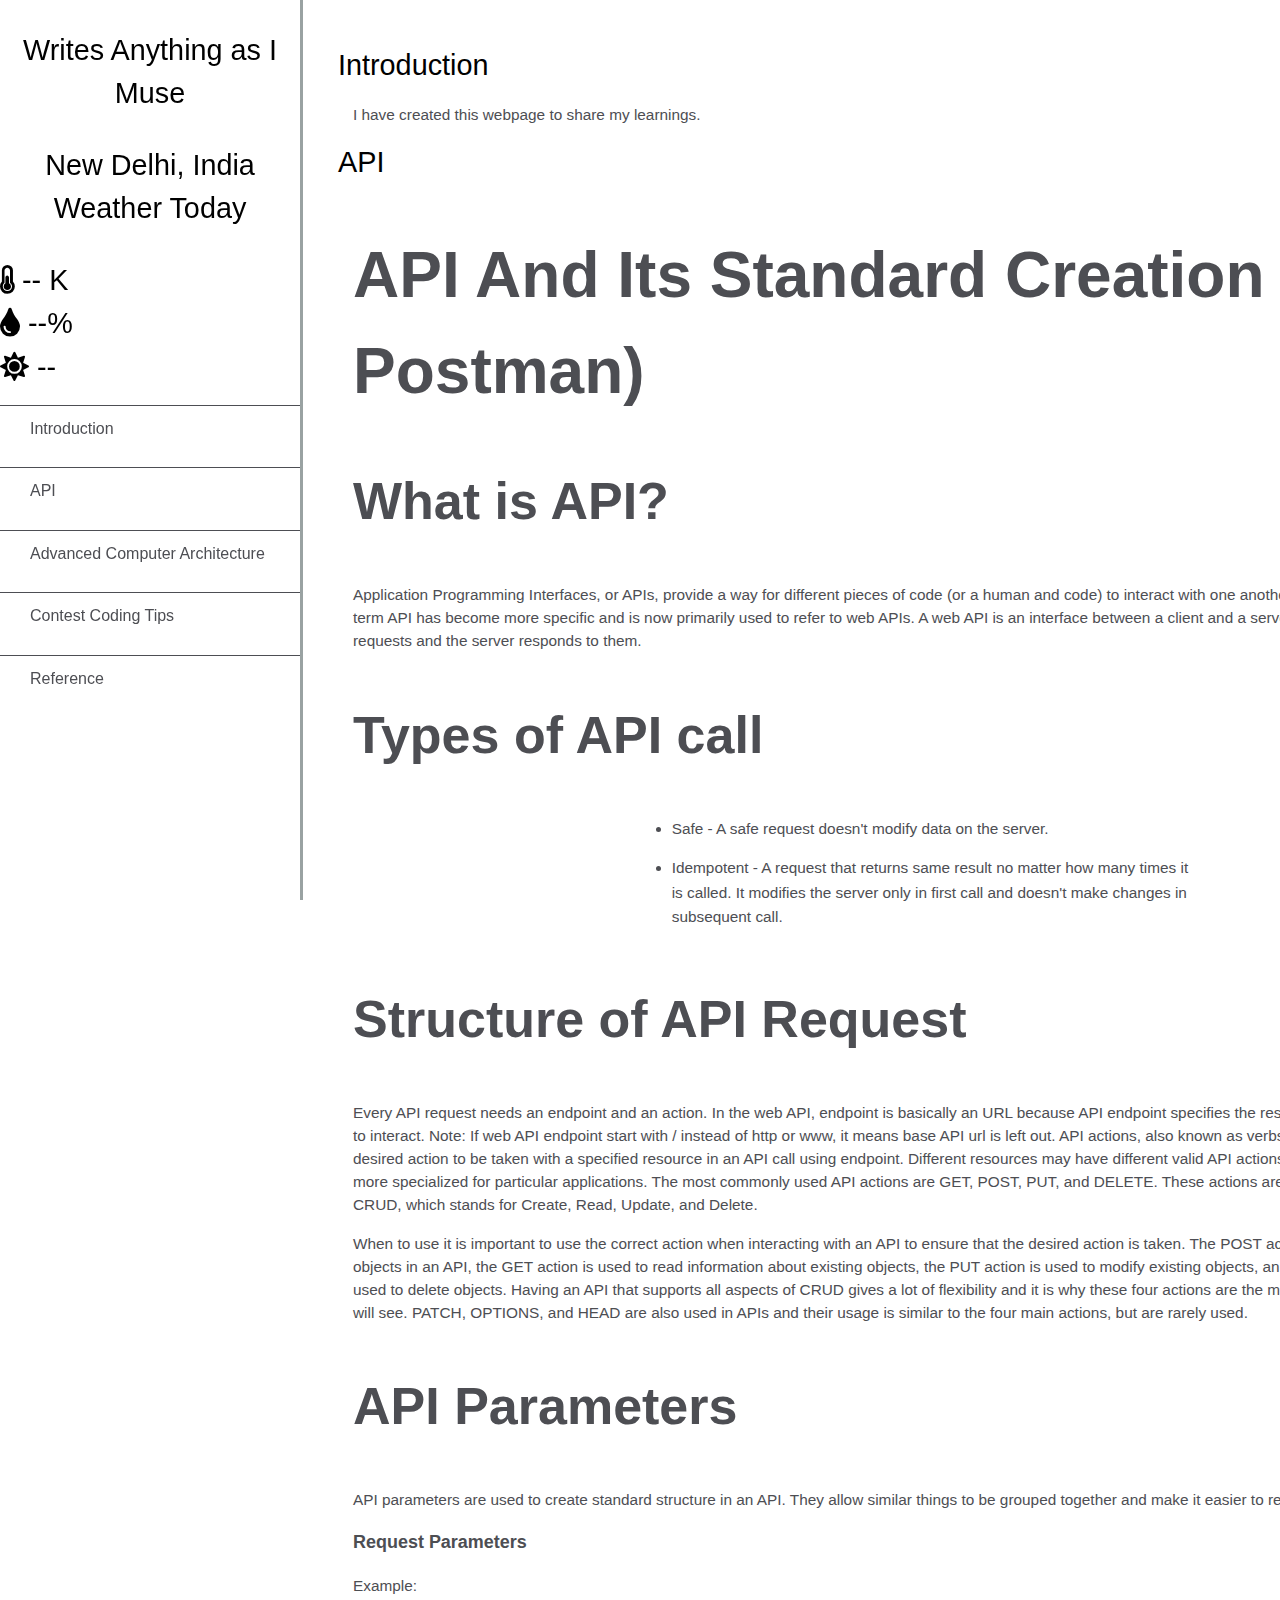
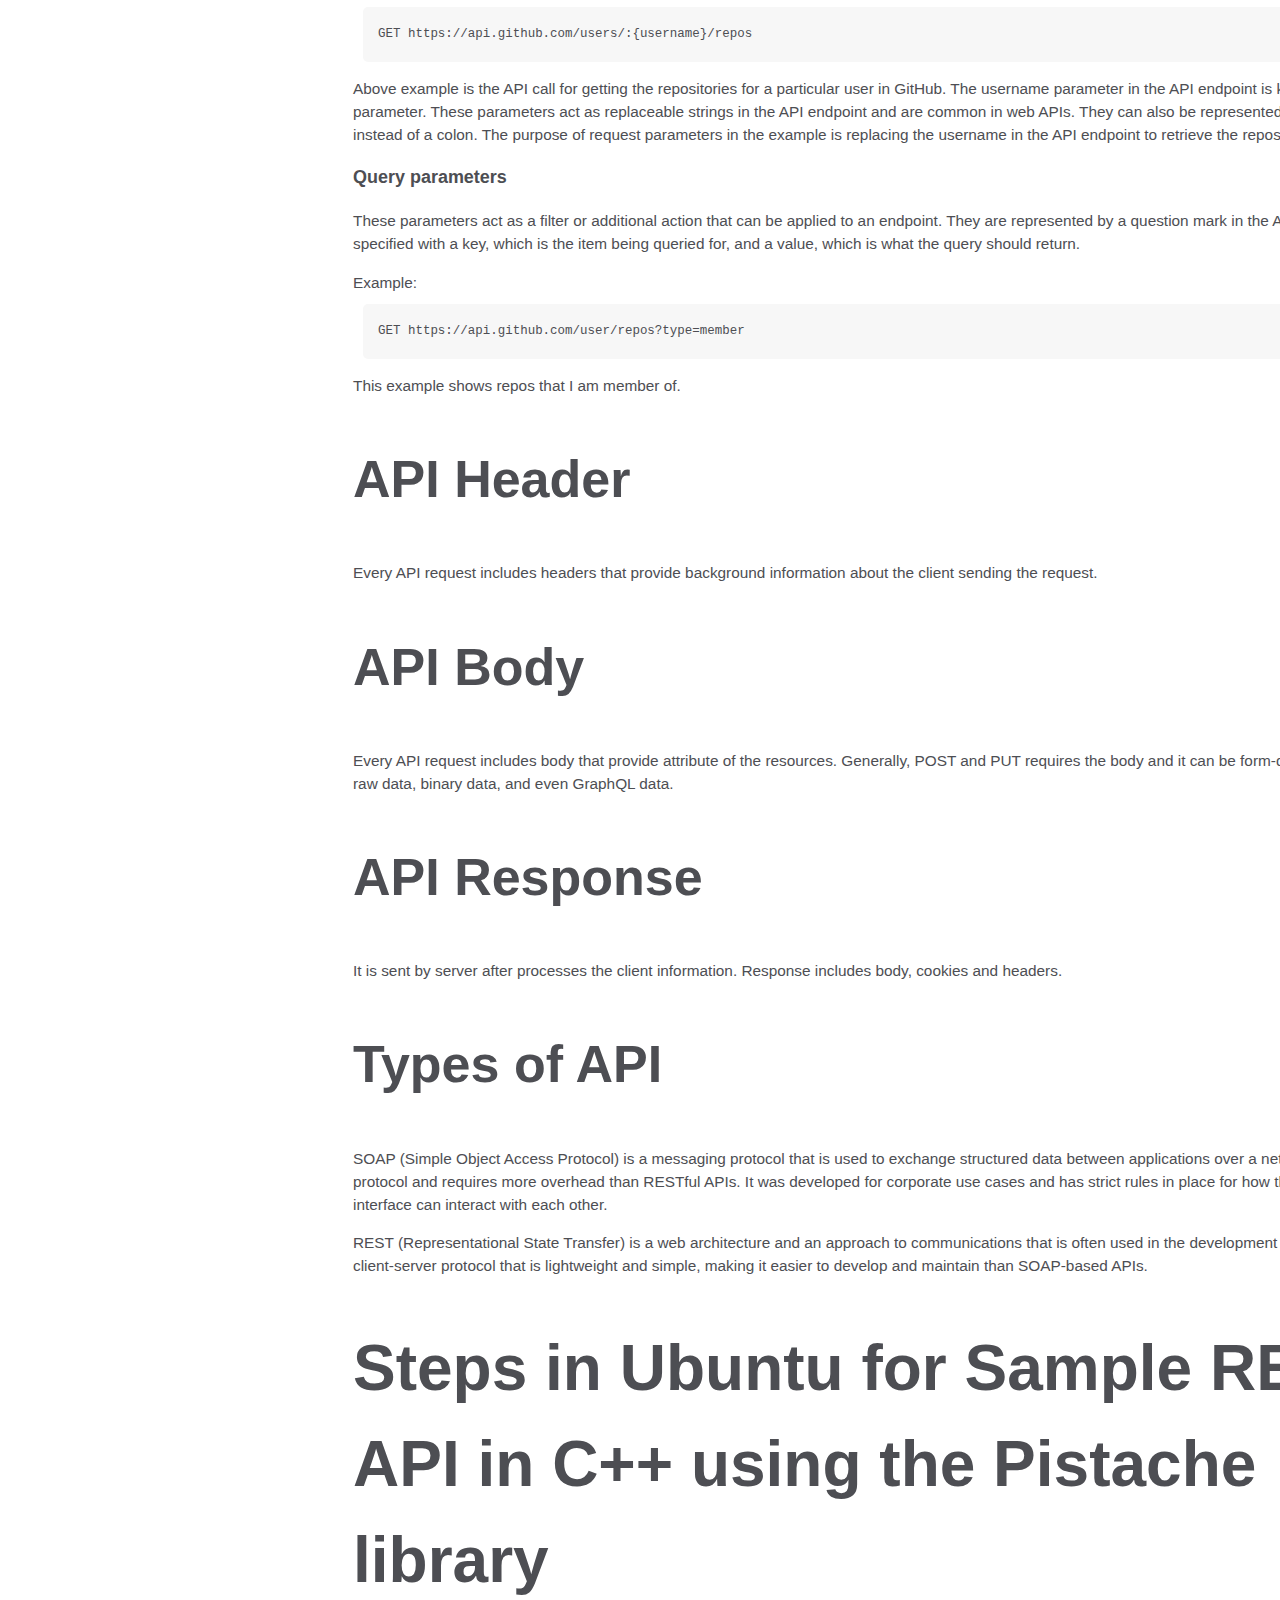
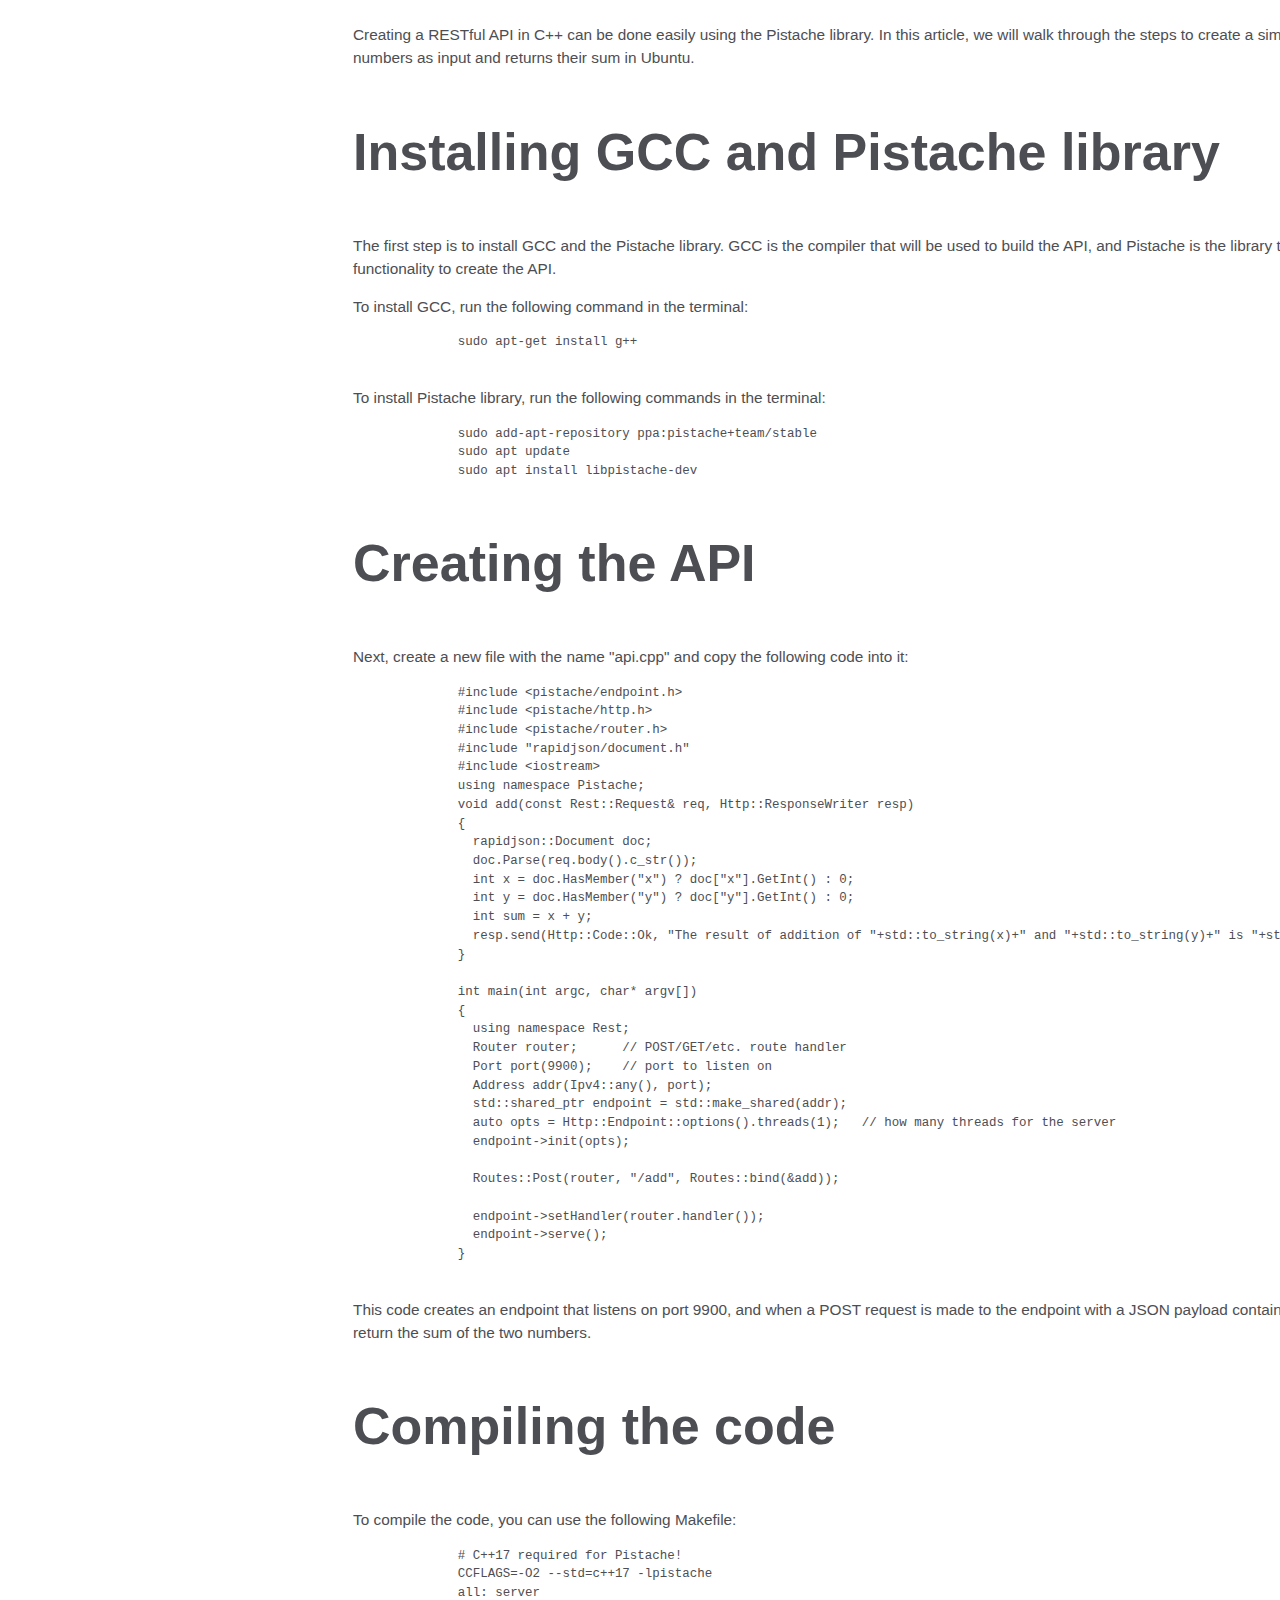
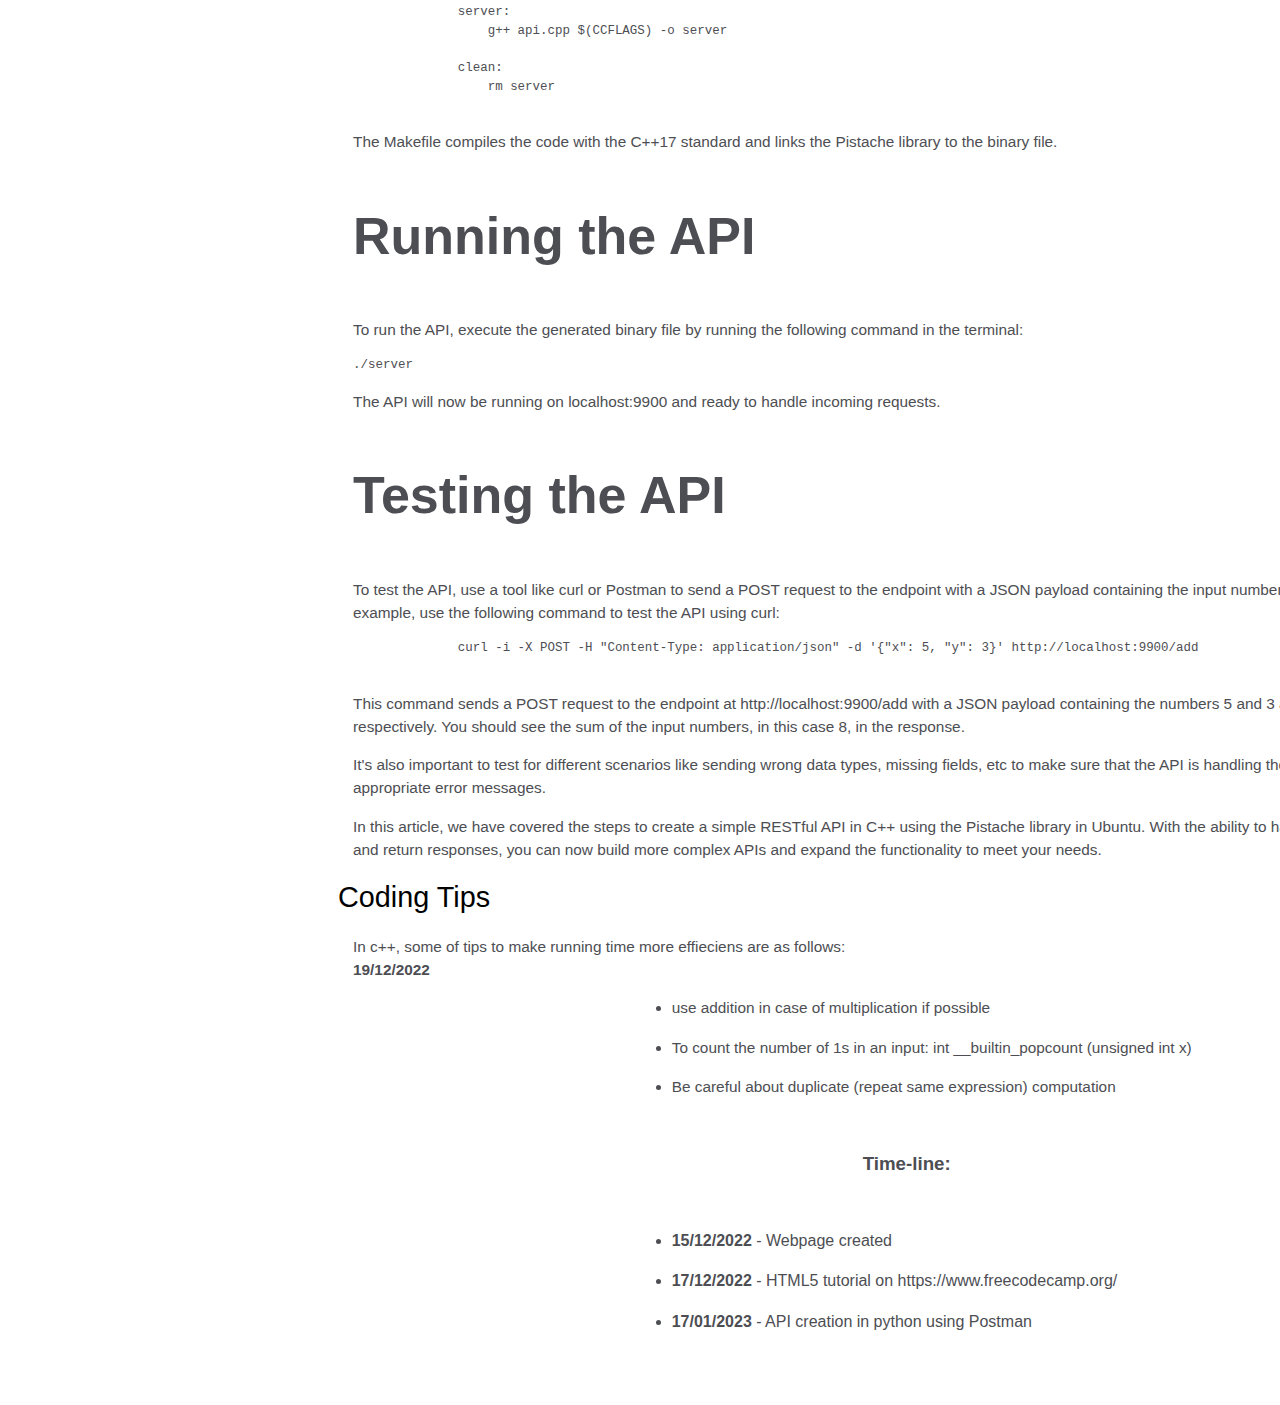
==== index.html @ a5a5b4ce "Update index.html" ====
<!DOCTYPE html>  

<html>  
   <head> 
      <meta charset = "utf-8"> 
      <title>AMAR AGNIHOTRI's Diary</title> 
      <link rel="stylesheet" href="styles.css">
      <link rel="stylesheet" href="https://cdnjs.cloudflare.com/ajax/libs/font-awesome/5.15.3/css/all.min.css">
      <script src="src/js/weather.js"></script>
   </head> 
  
   <body> 
      <main id="main-doc">
      <nav id="navbar">
      <header roll="banner">
         <p align="center">Writes Anything as I Muse</p>
         <p align="center">New Delhi, India <br> Weather Today</p>
           <div id="weather-info">
             <div id="temperature">
               <i class="fas fa-thermometer-half"></i>
               <span id="temp-value">--</span> K
             </div>
             <div id="humidity">
               <i class="fas fa-tint"></i>
               <span id="humidity-value">--</span>%
             </div>
             <div id="weather-description">
               <i class="fas fa-sun"></i>
               <span id="weather-desc-value">--</span>
             </div>
           </div>
         </header>
      <ul>
        <li><a class="nav-link" href="#Introduction">Introduction</a></li>
        <li><a href="#api">API</a></li>
        <li>
          <a class="nav-link" href="#Adv_Comp_Arch">Advanced Computer Architecture</a>
        </li>
        <li>
          <a class="nav-link" href="#Coding">Contest Coding Tips</a>
        </li>
        <li><a class="nav-link" href="#Reference">Reference</a></li>
      </ul>
    </nav>
      <article> 
         <section> 
            <p></p>
         </section> 
      </article> 
      <section class="main-section" id="Introduction">
        <header>Introduction</header>
        <article>
          <p>
            I have created this webpage to share my learnings.
          </p>
        </article>
      </section>
      <section class="main-section" id="API">
        <header>API</header>
        <article>
          <h1 id="api">API And Its Standard Creation (with Postman)</h1>
          <h2 id="what-is-api">What is API?</h2>
          <p>Application Programming Interfaces, or APIs, provide a way for different pieces of code (or a human and code) to
            interact with one another. In context of web, the term API has become more specific and is now primarily used to
            refer to web APIs. A web API is an interface between a client and a server, where the client sends requests and the
            server responds to them.</p>
          <h2 id="types-of-api-call">Types of API call</h2>
          <ul>
            <li>Safe - A safe request doesn't modify data on the server.</li>
            <li>Idempotent - A request that returns same result no matter how many times it is called. It modifies the server
              only in first call and doesn't make changes in subsequent call.</li>
          </ul>
          <h2 id="structure-of-api-request">Structure of API Request</h2>
          <p>Every API request needs an endpoint and an action. In the web API, endpoint is basically an URL because API
            endpoint specifies the resource that server is going to interact. Note: If web API endpoint start with / instead of http or
            www, it means base API url is left out. API actions, also known as verbs, are used to specify the desired action
            to be taken with a specified resource in an API call using endpoint. Different resources may have different valid API
            actions, and some actions are more specialized for particular applications. The most commonly used API actions are
            GET, POST, PUT, and DELETE. These actions are sometimes referred to as CRUD, which stands for Create, Read,
            Update, and Delete.</p>
          <p>When to use it is important to use the correct action when interacting with an API to ensure that the desired
            action
            is taken. The POST action is used to create new objects in an API, the GET action is used to read information
            about
            existing objects, the PUT action is used to modify existing objects, and the DELETE action is used to delete
            objects.
            Having an API that supports all aspects of CRUD gives a lot of flexibility and it is why these four actions are
            the
            most common ones that you will see. PATCH, OPTIONS, and HEAD are also used in APIs and their usage is similar to
            the
            four main actions, but are rarely used.</p>
      
          <h2 id="api-parameters">API Parameters</h2>
          <p>API parameters are used to create standard structure in an API. They allow similar things to be grouped together
            and
            make it easier to retrieve specific information.</p>
          <h3 id="request-parameters">Request Parameters</h3>
          <p>Example: <code>GET https://api.github.com/users/:{username}/repos</code></p>
          <p>Above example is the API call for getting the repositories for a particular user in GitHub. The username
            parameter in
            the API endpoint is known as a request parameter. These parameters act as replaceable strings in the API endpoint
            and
            are common in web APIs. They can also be represented using curly braces instead of a colon. The purpose of request
            parameters in the example is replacing the username in the API endpoint to retrieve the repositories of different
            users.</p>
          <h3 id="query-parameters">Query parameters</h3>
          <p>These parameters act as a filter or additional action that can be applied to an endpoint. They are represented by
            a
            question mark in the API endpoint and are specified with a key, which is the item being queried for, and a value,
            which is what the query should return.</p>
          <p>Example: <code>GET https://api.github.com/user/repos?type=member</code>
          <p>This example shows repos that I am member of.</p>
          <h2 id="api-header">API Header</h2>
          <p>Every API request includes headers that provide background information about the client sending the request.</p>
          <h2 id="api-body">API Body</h2>
          <p>Every API request includes body that provide attribute of the resources. Generally, POST and PUT requires the
            body
            and it can be form-data, encoded form data, raw data, binary data, and even GraphQL data.</p>
          <h2 id="api-response">API Response</h2>
          <p>It is sent by server after processes the client information. Response includes body, cookies and headers.</p>
          <h2 id="types-of-api">Types of API</h2>
          <p>SOAP (Simple Object Access Protocol) is a messaging protocol that is used to exchange structured data between
            applications over a network. It is an XML-based protocol and requires more overhead than RESTful APIs. It was
            developed for corporate use cases and has strict rules in place for how the two sides of the interface can
            interact
            with each other.</p>
          <p>REST (Representational State Transfer) is a web architecture and an approach to communications that is often used
            in
            the development of web services. It is a client-server protocol that is lightweight and simple, making it easier
            to
            develop and maintain than SOAP-based APIs.</p>
            <h1>Steps in Ubuntu for Sample RESTful API in C++ using the Pistache library</h1>
            <p>Creating a RESTful API in C++ can be done easily using the Pistache library. In this article, we will walk through
              the steps to create a simple API that takes in two numbers as input and returns their sum in Ubuntu.</p>
            <h2>Installing GCC and Pistache library</h2>
            <p>The first step is to install GCC and the Pistache library. GCC is the compiler that will be used to build the API,
              and Pistache is the library that provides the functionality to create the API.</p>
            <p>To install GCC, run the following command in the terminal:</p>
            <pre>
              sudo apt-get install g++
            </pre>
            <p>To install Pistache library, run the following commands in the terminal:</p>
            <pre>
              sudo add-apt-repository ppa:pistache+team/stable
              sudo apt update
              sudo apt install libpistache-dev</pre>
            <h2>Creating the API</h2>
            <p>Next, create a new file with the name "api.cpp" and copy the following code into it:</p>
            <pre>
              #include &lt;pistache/endpoint.h&gt;
              #include &lt;pistache/http.h&gt;
              #include &lt;pistache/router.h&gt;
              #include "rapidjson/document.h"
              #include &lt;iostream&gt;
              using namespace Pistache;
              void add(const Rest::Request& req, Http::ResponseWriter resp)
              {
                rapidjson::Document doc;
                doc.Parse(req.body().c_str());
                int x = doc.HasMember("x") ? doc["x"].GetInt() : 0;
                int y = doc.HasMember("y") ? doc["y"].GetInt() : 0;
                int sum = x + y;
                resp.send(Http::Code::Ok, "The result of addition of "+std::to_string(x)+" and "+std::to_string(y)+" is "+std::to_string(sum)+"\n");
              }
              
              int main(int argc, char* argv[])
              {
                using namespace Rest;
                Router router;      // POST/GET/etc. route handler
                Port port(9900);    // port to listen on
                Address addr(Ipv4::any(), port);
                std::shared_ptr<Http::Endpoint> endpoint = std::make_shared<Http::Endpoint>(addr);
                auto opts = Http::Endpoint::options().threads(1);   // how many threads for the server
                endpoint->init(opts);
              
                Routes::Post(router, "/add", Routes::bind(&add));
              
                endpoint->setHandler(router.handler());
                endpoint->serve();
              }
            </pre>
            <p>This code creates an endpoint that listens on port 9900, and when a POST request is made to the endpoint with a JSON
              payload containing "x" and "y" fields, it will return the sum of the two numbers.</p>
            <h2>Compiling the code</h2>
            <p>To compile the code, you can use the following Makefile:</p>
            <pre>
              # C++17 required for Pistache!
              CCFLAGS=-O2 --std=c++17 -lpistache
              all: server
              server:
                  g++ api.cpp $(CCFLAGS) -o server
                
              clean:
                  rm server
            </pre>
            
            <p>The Makefile compiles the code with the C++17 standard and links the Pistache library to the binary file.</p>
            <h2>Running the API</h2>
            <p>To run the API, execute the generated binary file by running the following command in the terminal:</p>
            <pre>./server</pre>
            <p>The API will now be running on localhost:9900 and ready to handle incoming requests.</p>
            <h2>Testing the API</h2>
            <p>To test the API, use a tool like curl or Postman to send a POST request to the endpoint with a JSON payload
              containing the input numbers as "x" and "y" fields. For example, use the following command to test the API using curl:
            </p>
            <pre>
              curl -i -X POST -H "Content-Type: application/json" -d '{"x": 5, "y": 3}' http://localhost:9900/add
            </pre>
            <p>This command sends a POST request to the endpoint at http://localhost:9900/add with a JSON payload containing the
              numbers 5 and 3 as the "x" and "y" fields respectively. You should see the sum of the input numbers, in this case 8,
              in the response.</p>
            <p>It's also important to test for different scenarios like sending wrong data types, missing fields, etc to make sure
              that the API is handling these cases and returning appropriate error messages.</p>
            <p>In this article, we have covered the steps to create a simple RESTful API in C++ using the Pistache library in
              Ubuntu. With the ability to handle incoming requests and return responses, you can now build more complex APIs and
              expand the functionality to meet your needs.</p>
        </article>
      </section>
      <section class="main-section" id="Coding">
        <header>Coding Tips</header>
        <article>
          <p>
            In c++, some of tips to make running time more effieciens are as follows:<br>
            <strong>19/12/2022</strong>
            <ul>
            <li>use addition in case of multiplication if possible</li>
            <li>To count the number of 1s in an input: int __builtin_popcount (unsigned int x)</li>
            <li>Be careful about duplicate (repeat same expression) computation</li>
            
            </ul>
             
          </p>
        </article>
      </section>
      <section id="tribute-info">
        <h3 id="headline">Time-line:</h3>
        <ul>
          <li><strong>15/12/2022</strong> - Webpage created</li>
          <li>
            <strong>17/12/2022</strong> - HTML5 tutorial on https://www.freecodecamp.org/
          </li>
          <li>
            <strong>17/01/2023</strong> - API creation in python using Postman
          </li>
        </ul>
        <blockquote cite="">
          <p>
          </p>
          <cite></cite>
        </blockquote>
        <h3>
          <!--If you have time, you should read more about this incredible human
          being on his
          <a id="tribute-link" href="https://en.wikipedia.org/wiki/Norman_Borlaug" target="_blank">Wikipedia entry</a>.-->
        </h3>
      </section>
      
      <aside> 
         <p></p> 
      </aside> 
   
      <footer> 
         <p></p> 
      </footer> 
    </main>
   </body> 
</html>
---- styles.css ----
html,
body {
  min-width: 290px;
  color: #4d4e53;
  background-color: #ffffff;
  font-family: 'Open Sans', Arial, sans-serif;
  line-height: 1.5;
  font-size:10 px;
}

#navbar {
  position: fixed;
  min-width: 290px;
  top: 0px;
  left: 0px;
  width: 300px;
  height: 100%;
  border-right: solid;
  border-color: rgba(0, 22, 22, 0.4);
}

header {
  color: black;
  margin: 10px;
  text-align: center;
  font-size: 1.8em;
  font-weight: thin;
}

#main-doc header {
  text-align: left;
  margin: 0px;
}

#navbar ul {
  height: 88%;
  padding: 0;
  overflow-y: auto;
  overflow-x: hidden;
}

#navbar li {
  color: #4d4e53;
  border-top: 1px solid;
  list-style: none;
  position: relative;
  width: 100%;
}

#navbar a {
  display: block;
  padding: 10px 30px;
  color: #4d4e53;
  text-decoration: none;
  cursor: pointer;
}

#main-doc {
  position: absolute;
  margin-left: 310px;
  padding: 20px;
  margin-bottom: 110px;
}

section article {
  color: #4d4e53;
  margin: 15px;
  font-size: 0.96em;
}

section li {
  margin: 15px 0px 0px 20px;
}

code {
  display: block;
  text-align: left;
  white-space: pre-line;
  position: relative;
  word-break: normal;
  word-wrap: normal;
  line-height: 2;
  background-color: #f7f7f7;
  padding: 15px;
  margin: 10px;
  border-radius: 5px;
}

@media only screen and (max-width: 815px) {
  /* For mobile phones: */
  #navbar ul {
    border: 1px solid;
    height: 207px;
  }

  #navbar {
    background-color: white;
    position: absolute;
    top: 0;
    padding: 0;
    margin: 0;
    width: 100%;
    max-height: 275px;
    border: none;
    z-index: 1;
    border-bottom: 2px solid;
  }

  #main-doc {
    position: relative;
    margin-left: 0px;
    margin-top: 270px;
  }
}

@media only screen and (max-width: 400px) {
  #main-doc {
    margin-left: -10px;
  }

  code {
    margin-left: -20px;
    width: 100%;
    padding: 15px;
    padding-left: 10px;
    padding-right: 45px;
    min-width: 233px;
  }
}

h1 {
  font-size: 4rem;
  margin-bottom: 0;
}

@media () {
  h1 {
    font-size: 3.5rem;
    line-height: 1.2;
  }
}

h2 {
  font-size: 3.25rem;
}

a {
  color: #477ca7;
}

a:visited {
  color: #74638f;
}

#main {
  margin: 30px 8px;
  padding: 15px;
  border-radius: 5px;
  background: #eee;
}

@media () {
  #main {
    margin: 0;
  }
}

img {
  width: 10%;
  display: block;
  height: auto;
  margin: 0 auto;
}

#img-div {
  padding: 10px;
  margin: 0;
}

#img-caption {
  margin: 15px 0 5px 0;
}

@media () {
  #img-caption {
    font-size: 1.4rem;
  }
}

#headline {
  margin: 50px 0;
  text-align: center;
}

ul {
  max-width: 550px;
  margin: 0 auto 50px auto;
  text-align: left;
  line-height: 1.6;
}

li {
  margin: 16px 0;
}

blockquote {
  font-style: italic;
  max-width: 545px;
  margin: 0 auto 50px auto;
  text-align: left;
}
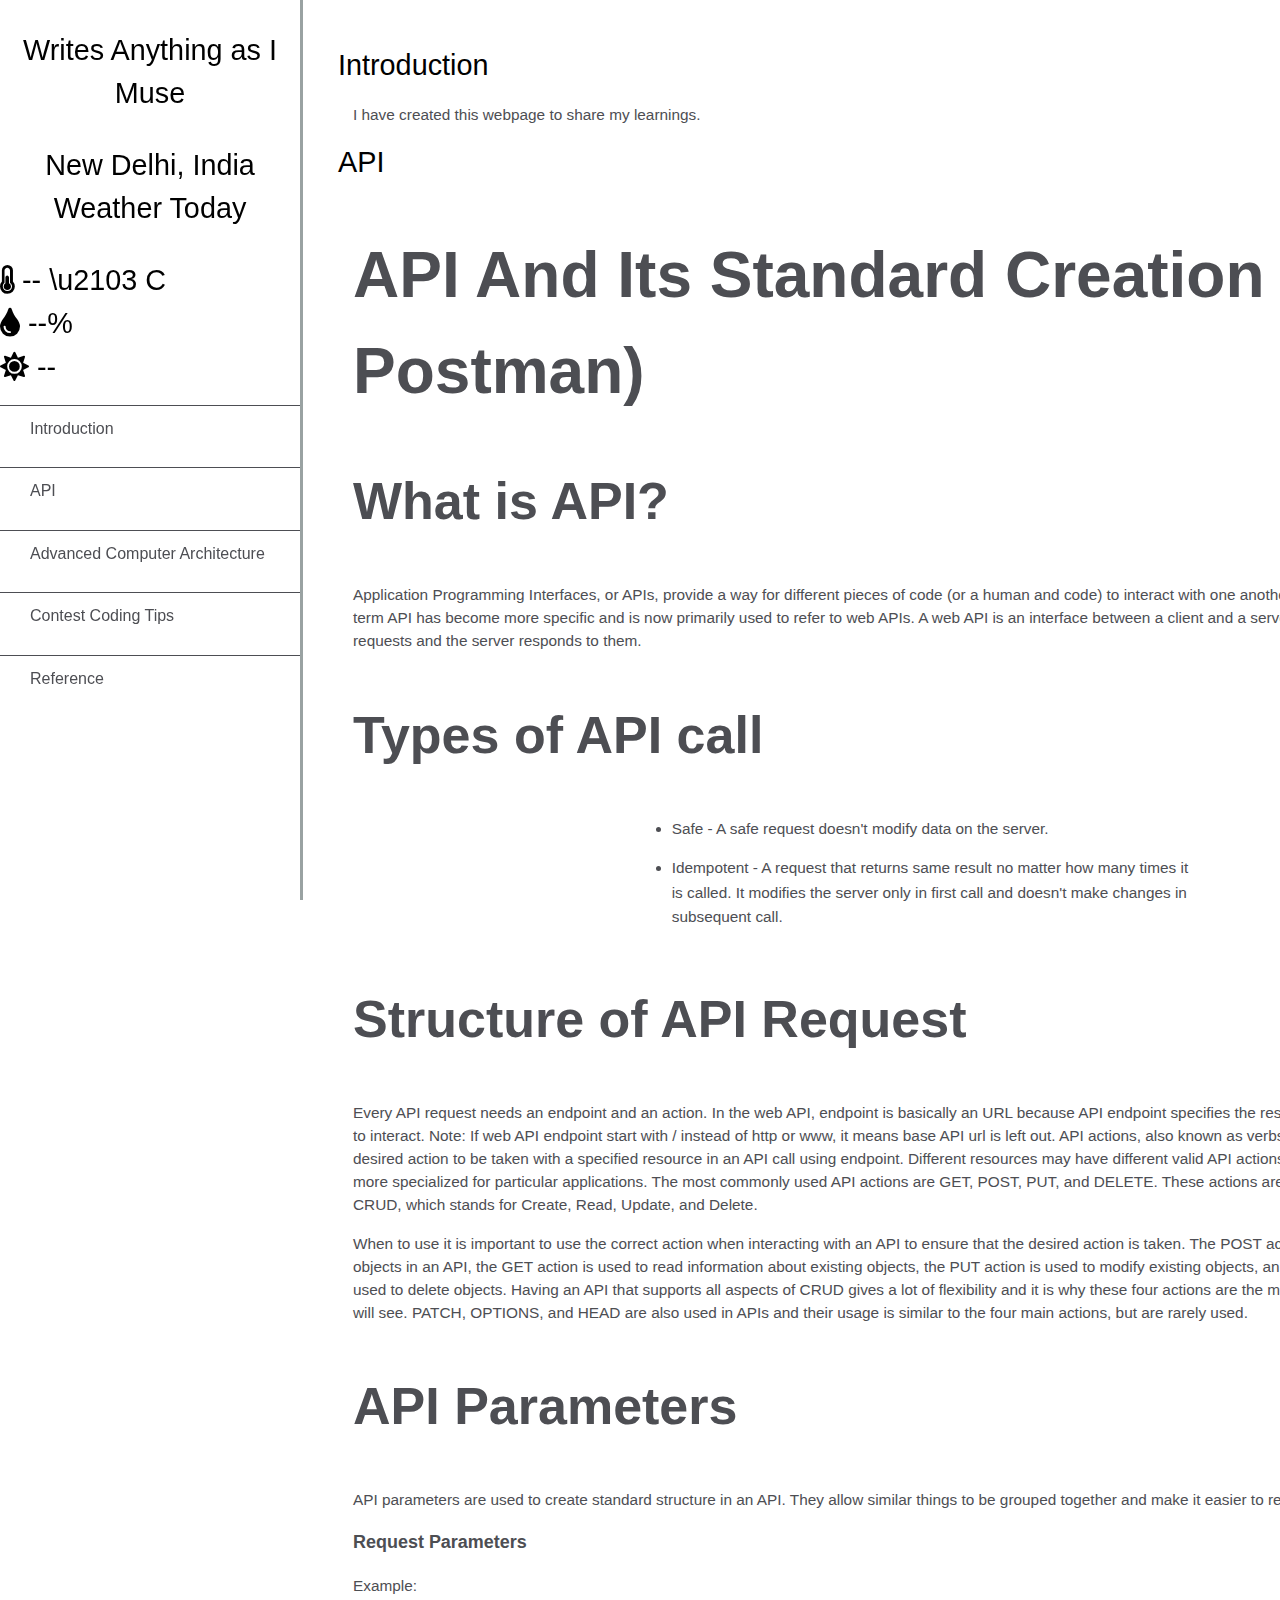
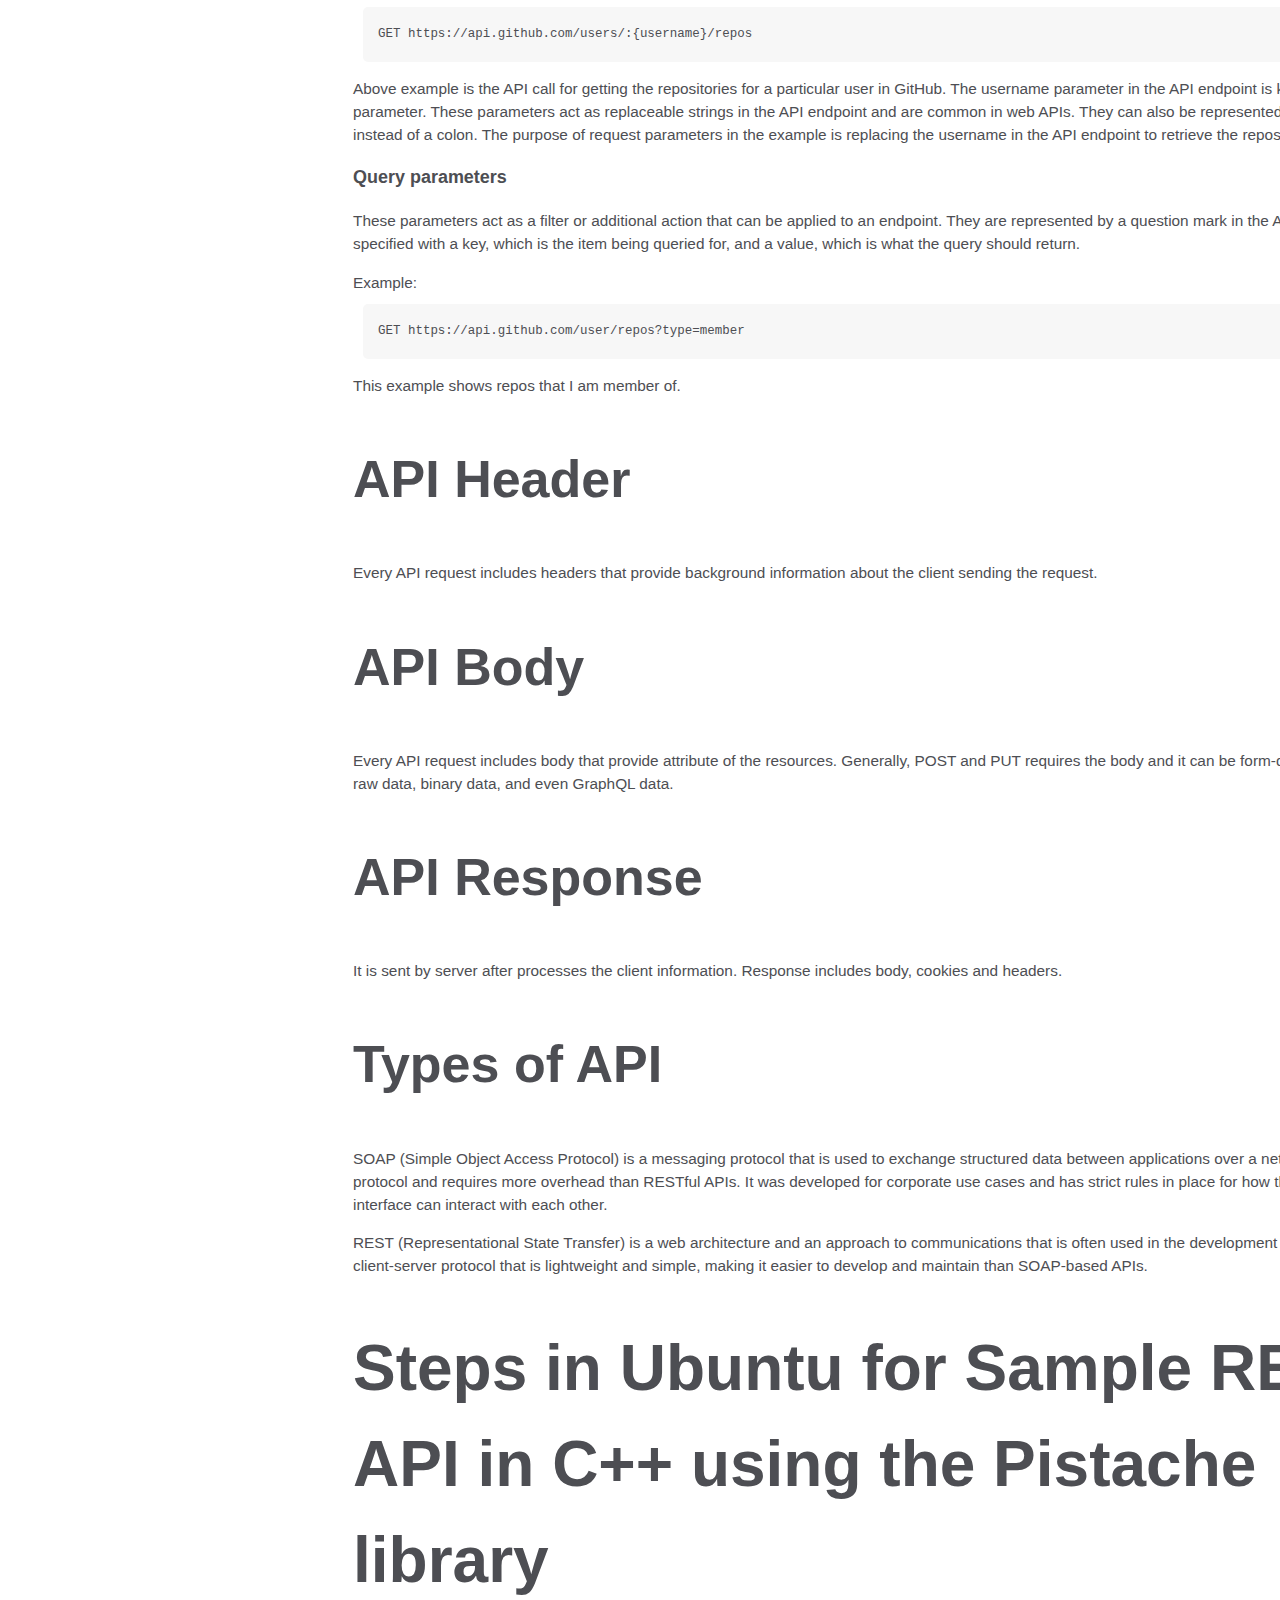
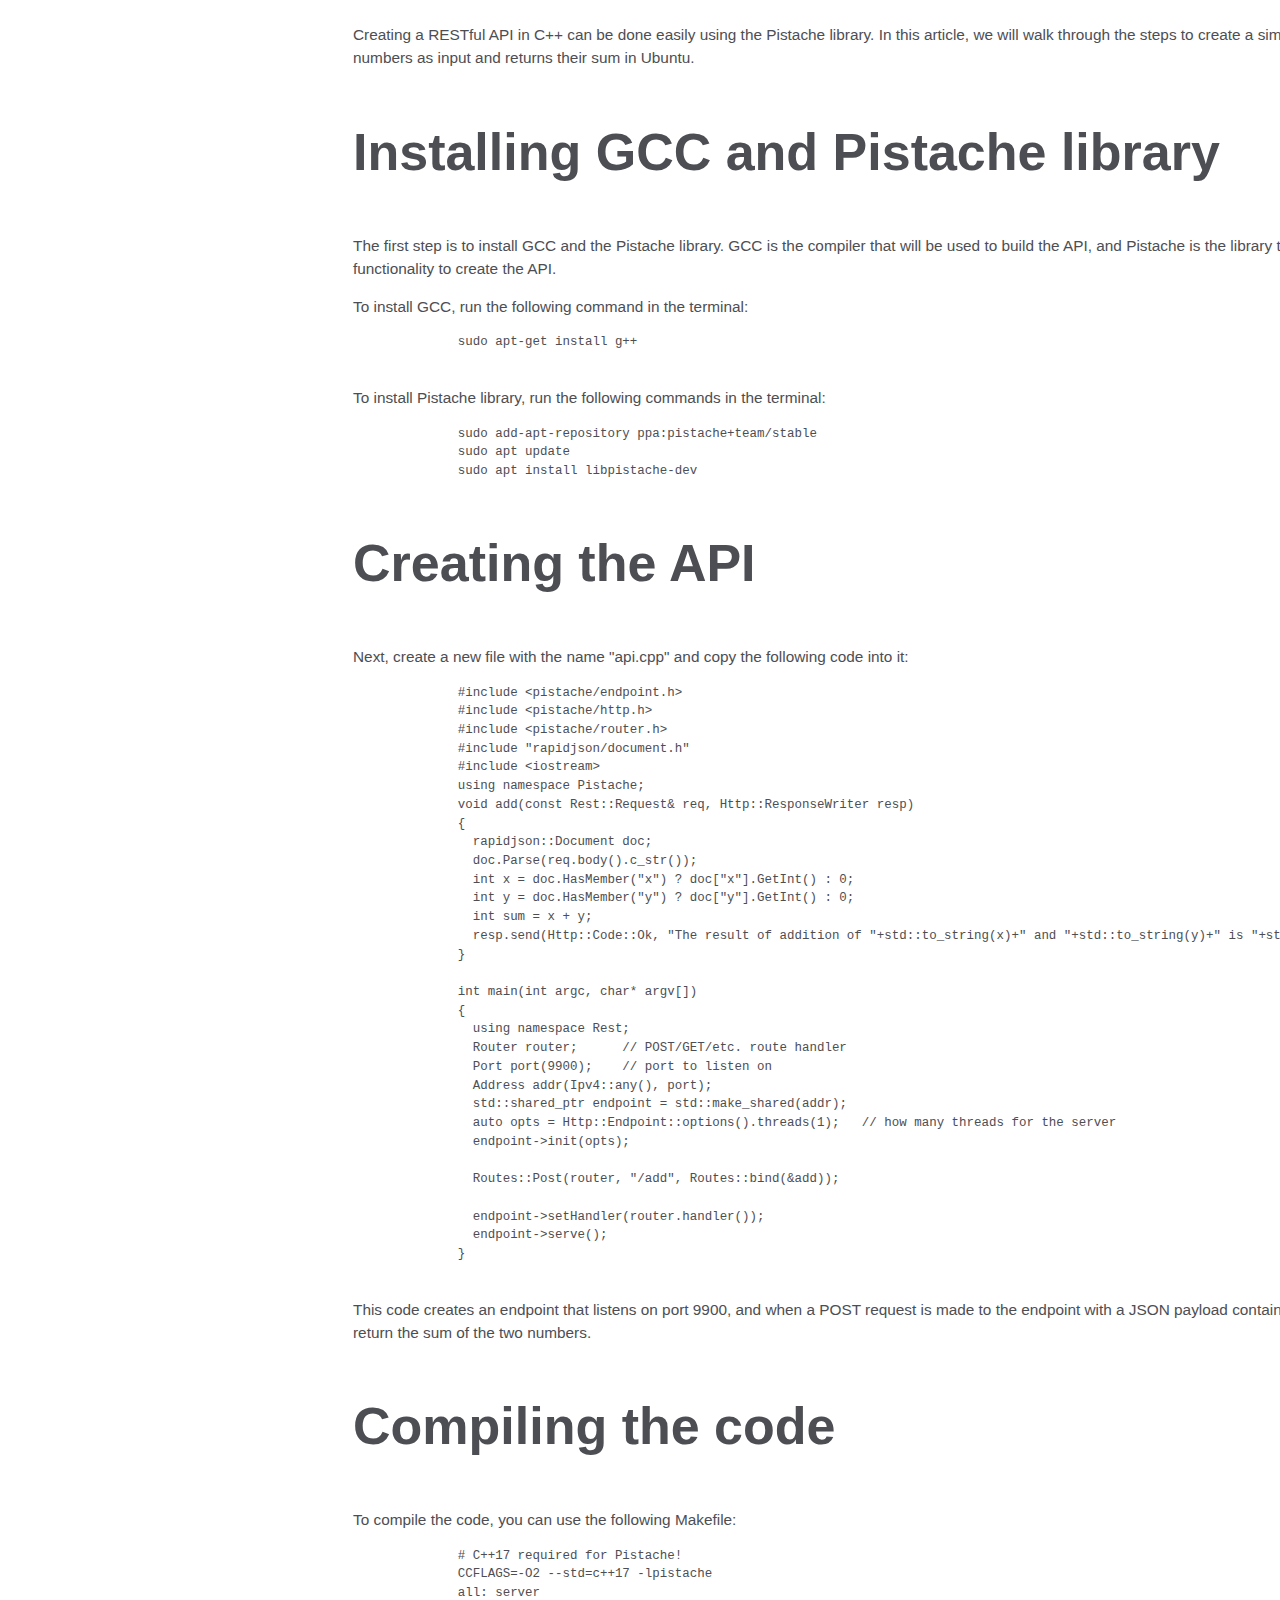
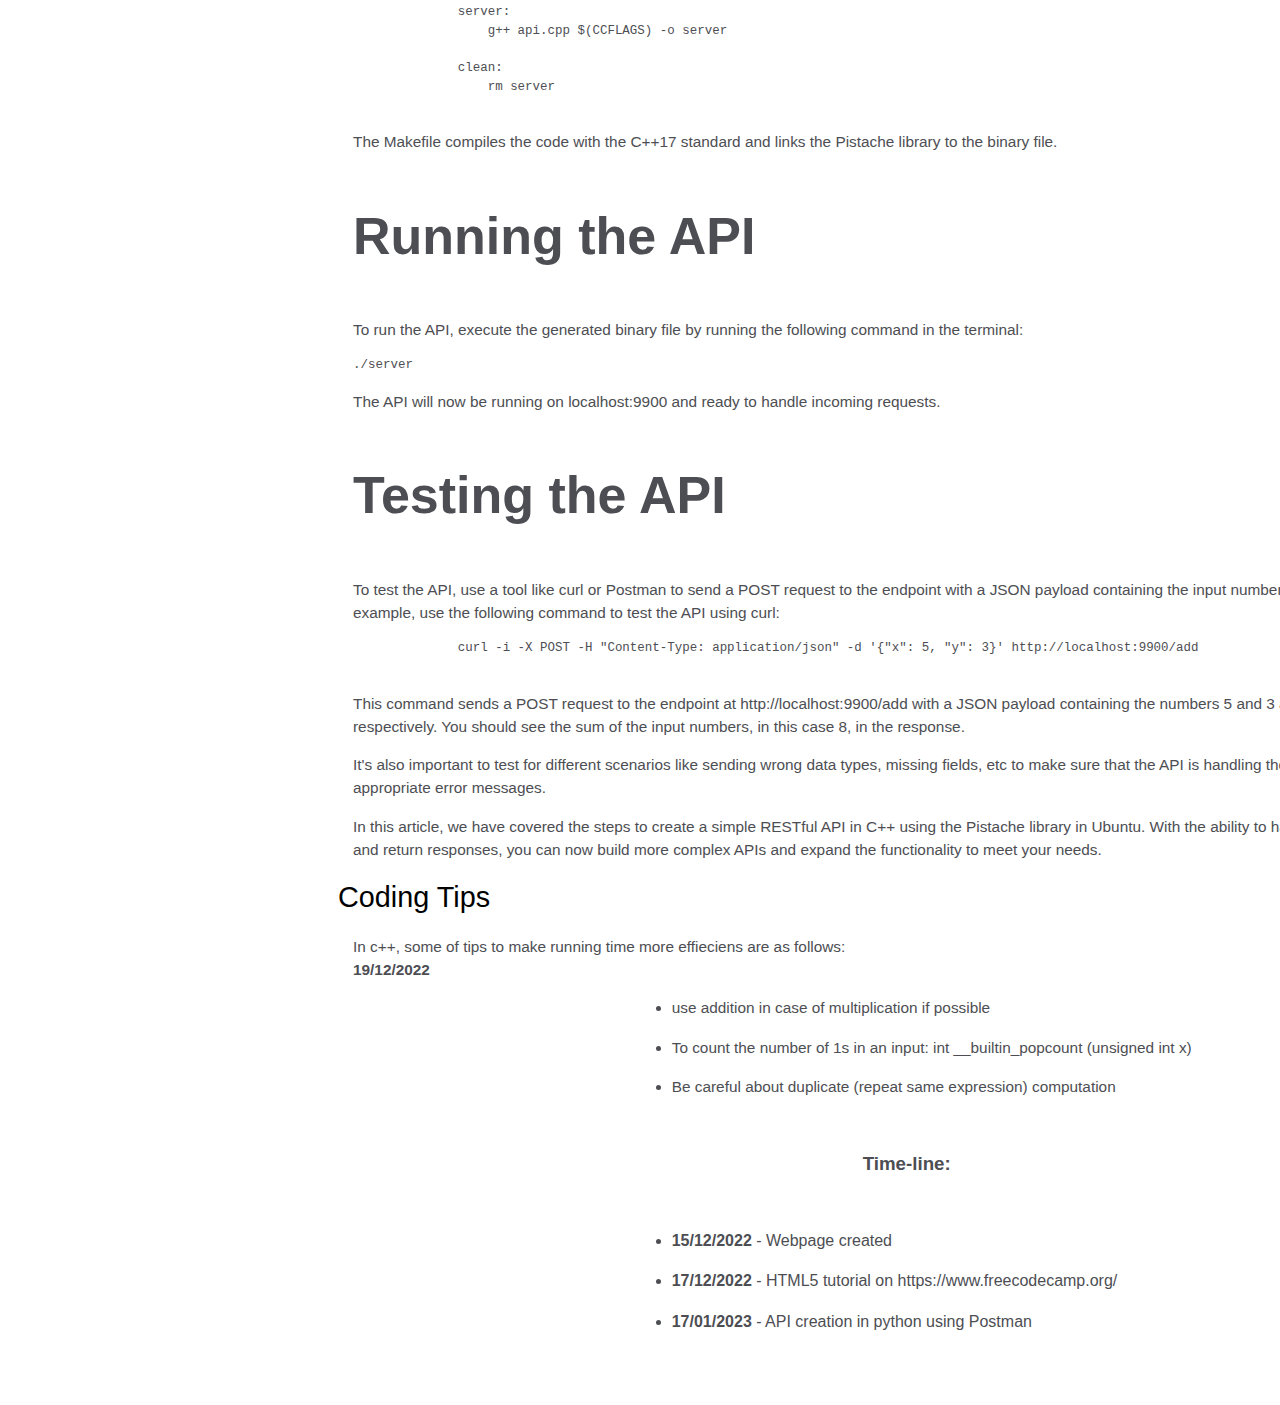
==== commit 600dc2fa: "Update index.html" ====
--- a/index.html
+++ b/index.html
@@ -18,7 +18,7 @@
            <div id="weather-info">
              <div id="temperature">
                <i class="fas fa-thermometer-half"></i>
-               <span id="temp-value">--</span> K
+               <span id="temp-value">--</span> \u2103 C
              </div>
              <div id="humidity">
                <i class="fas fa-tint"></i>
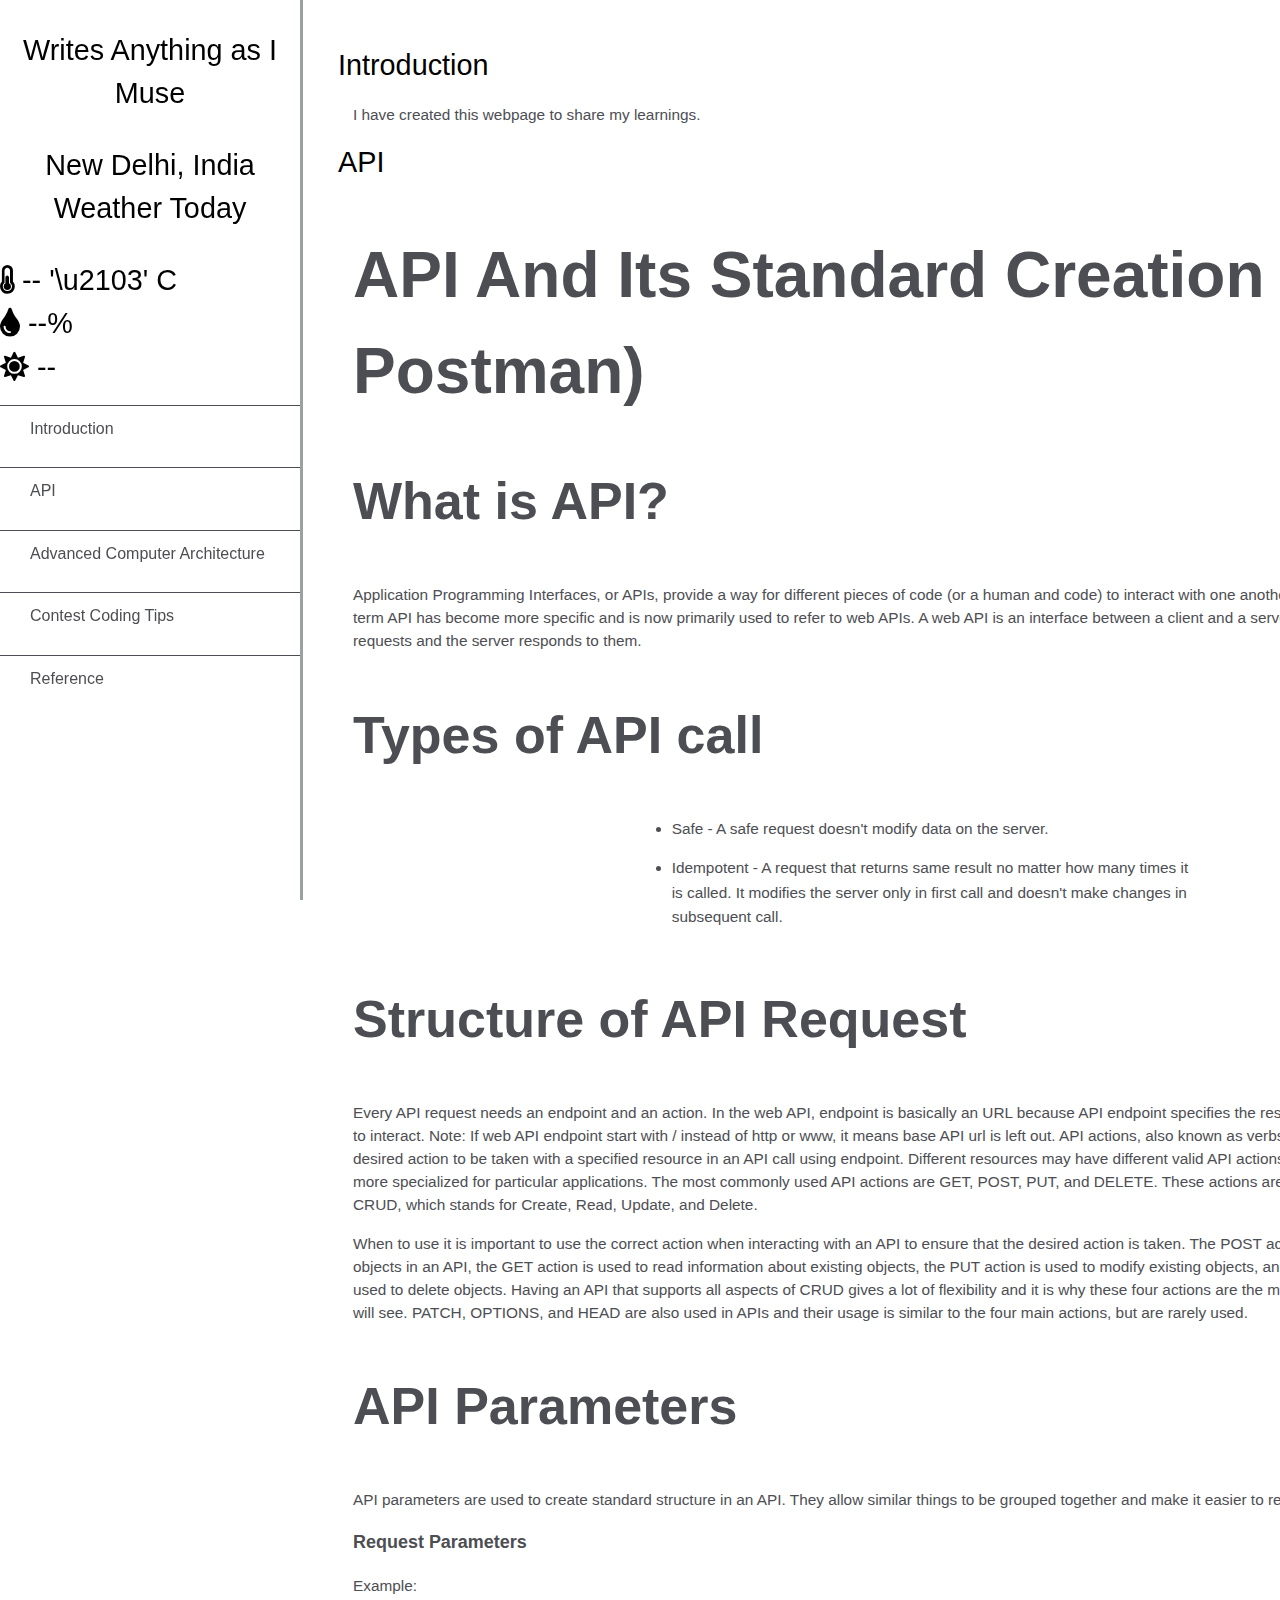
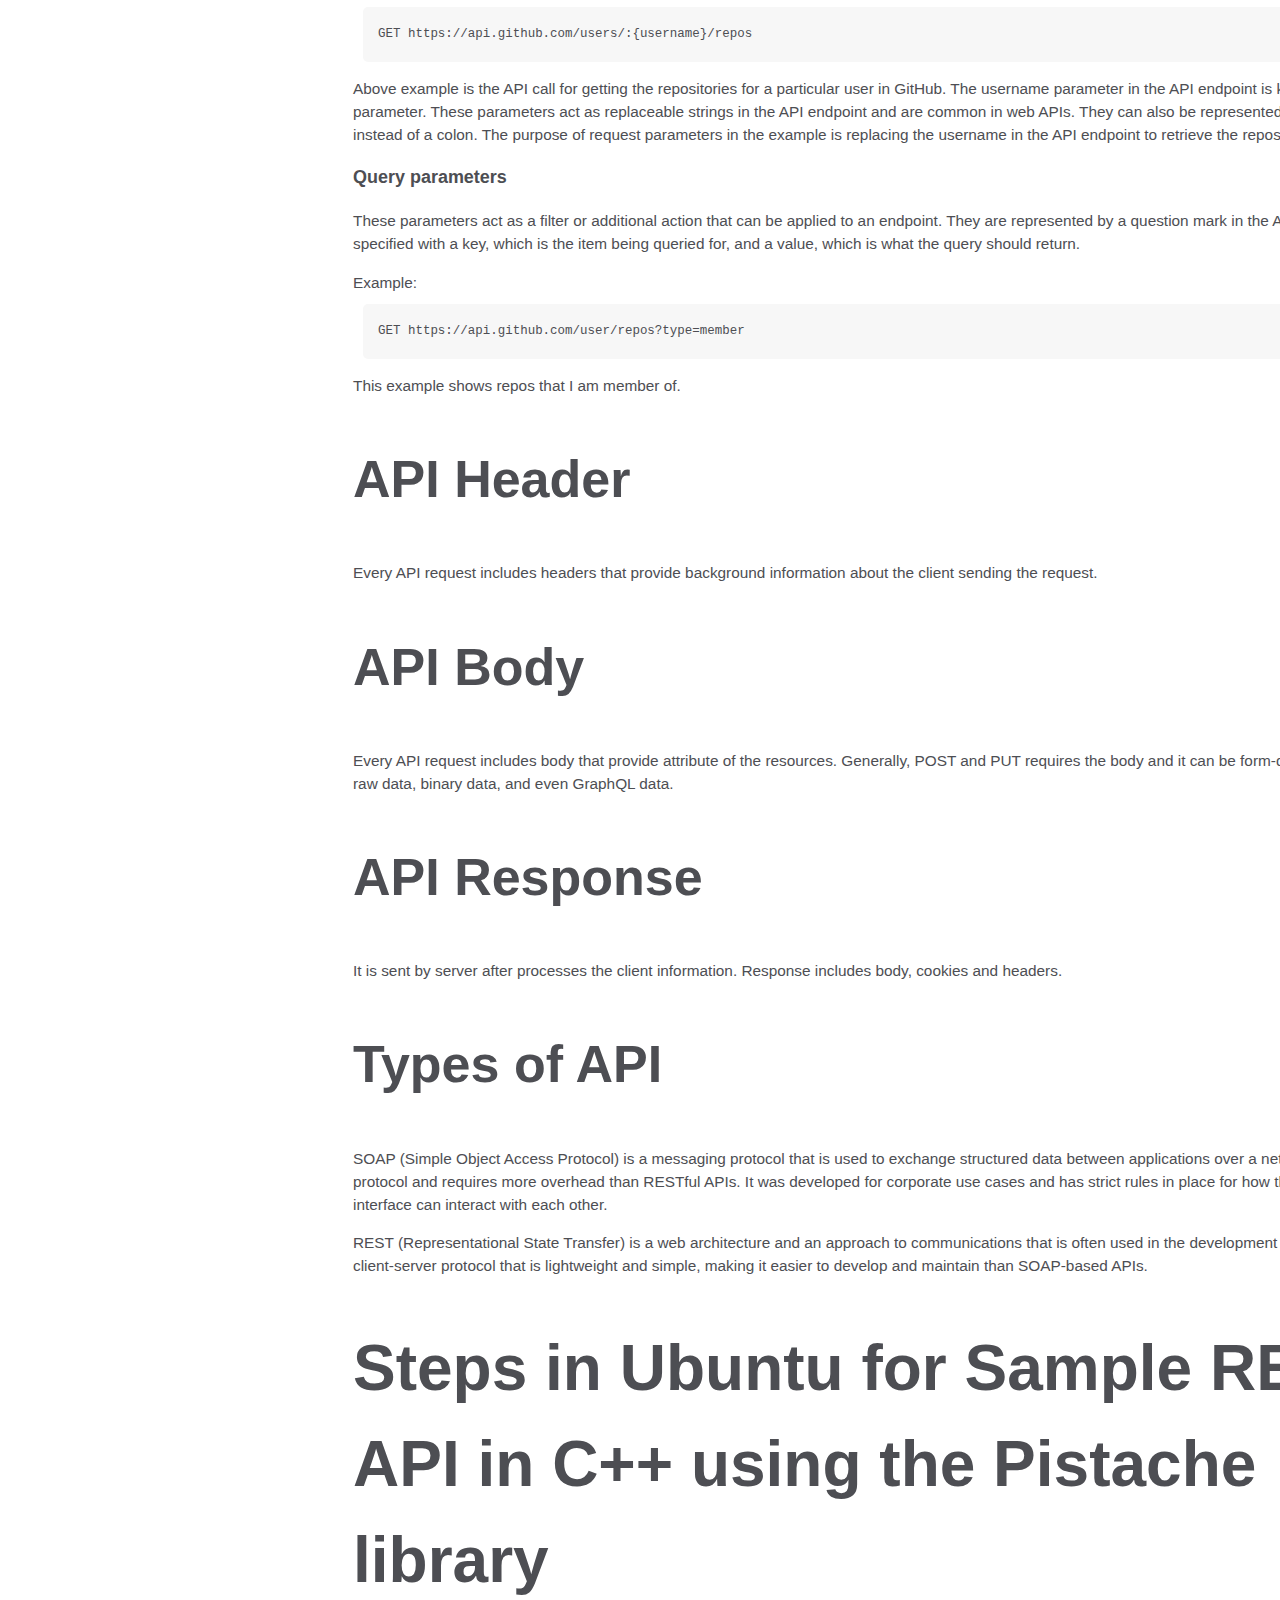
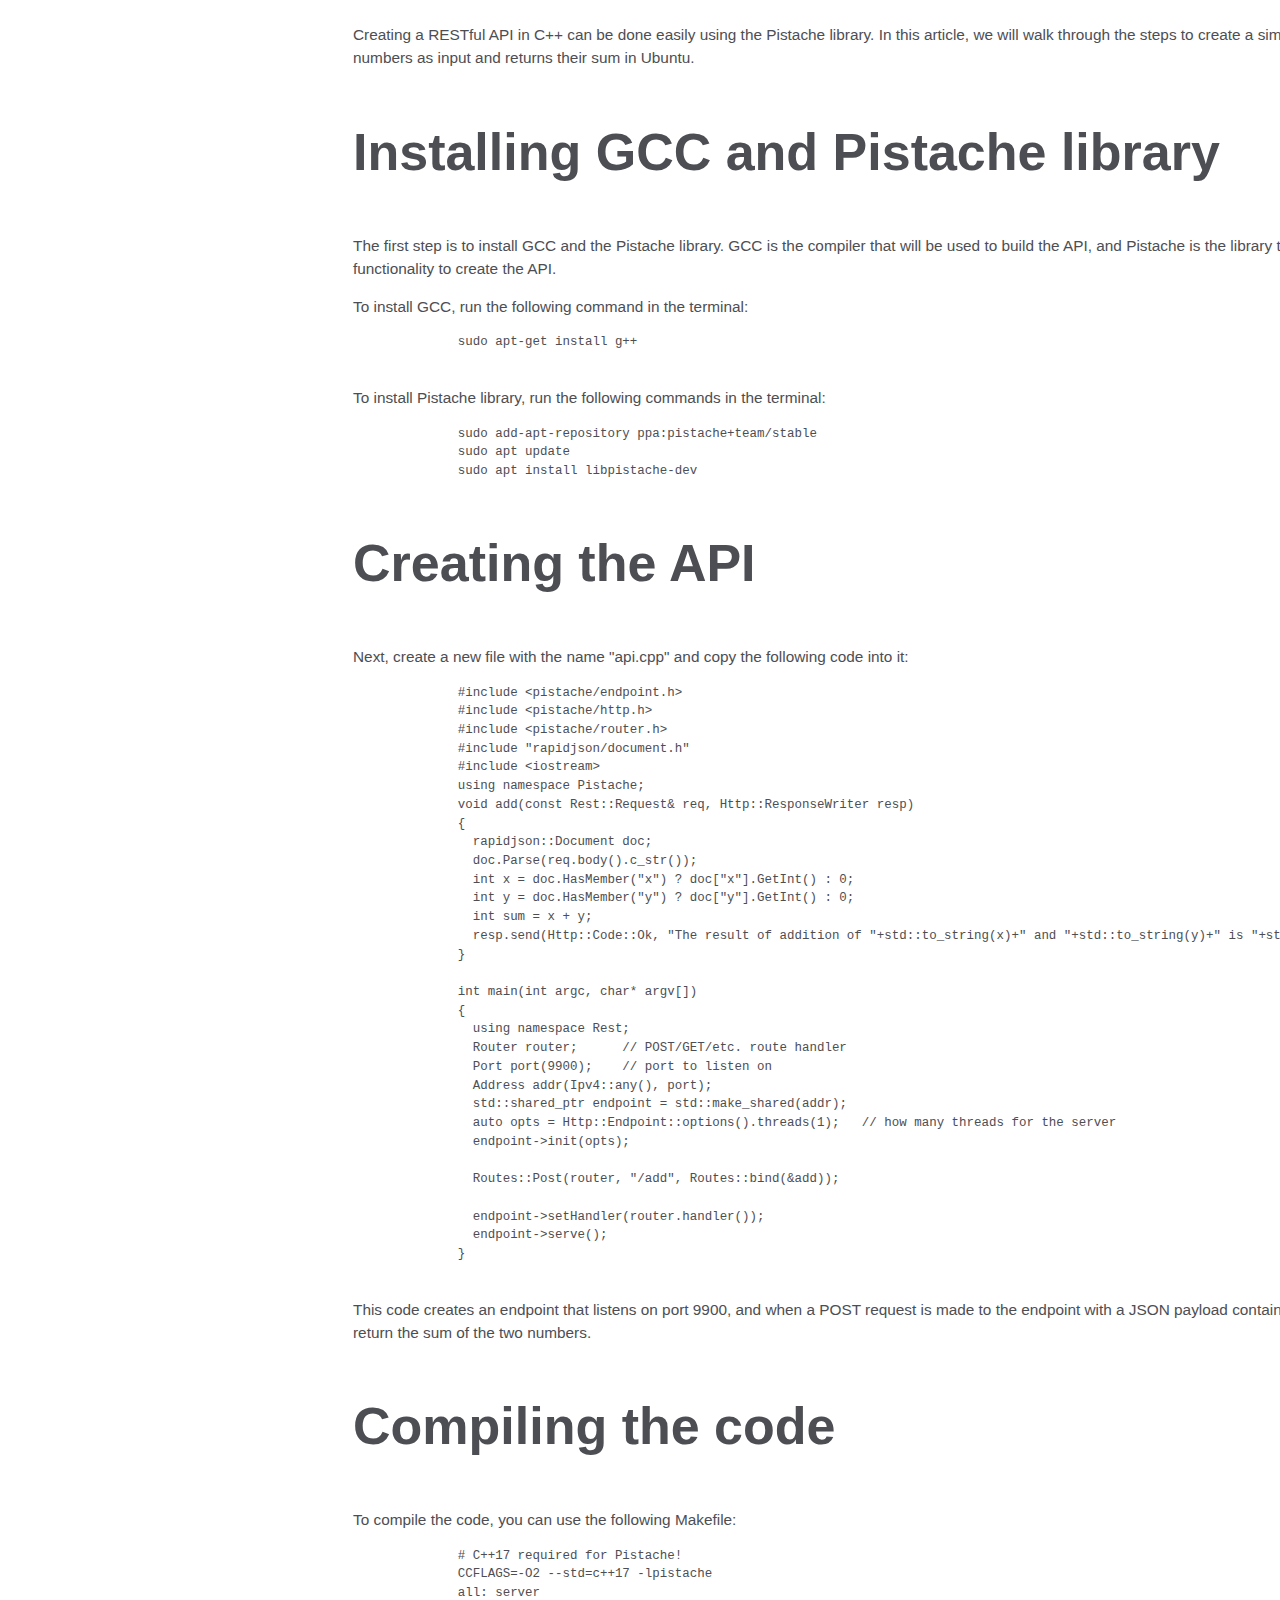
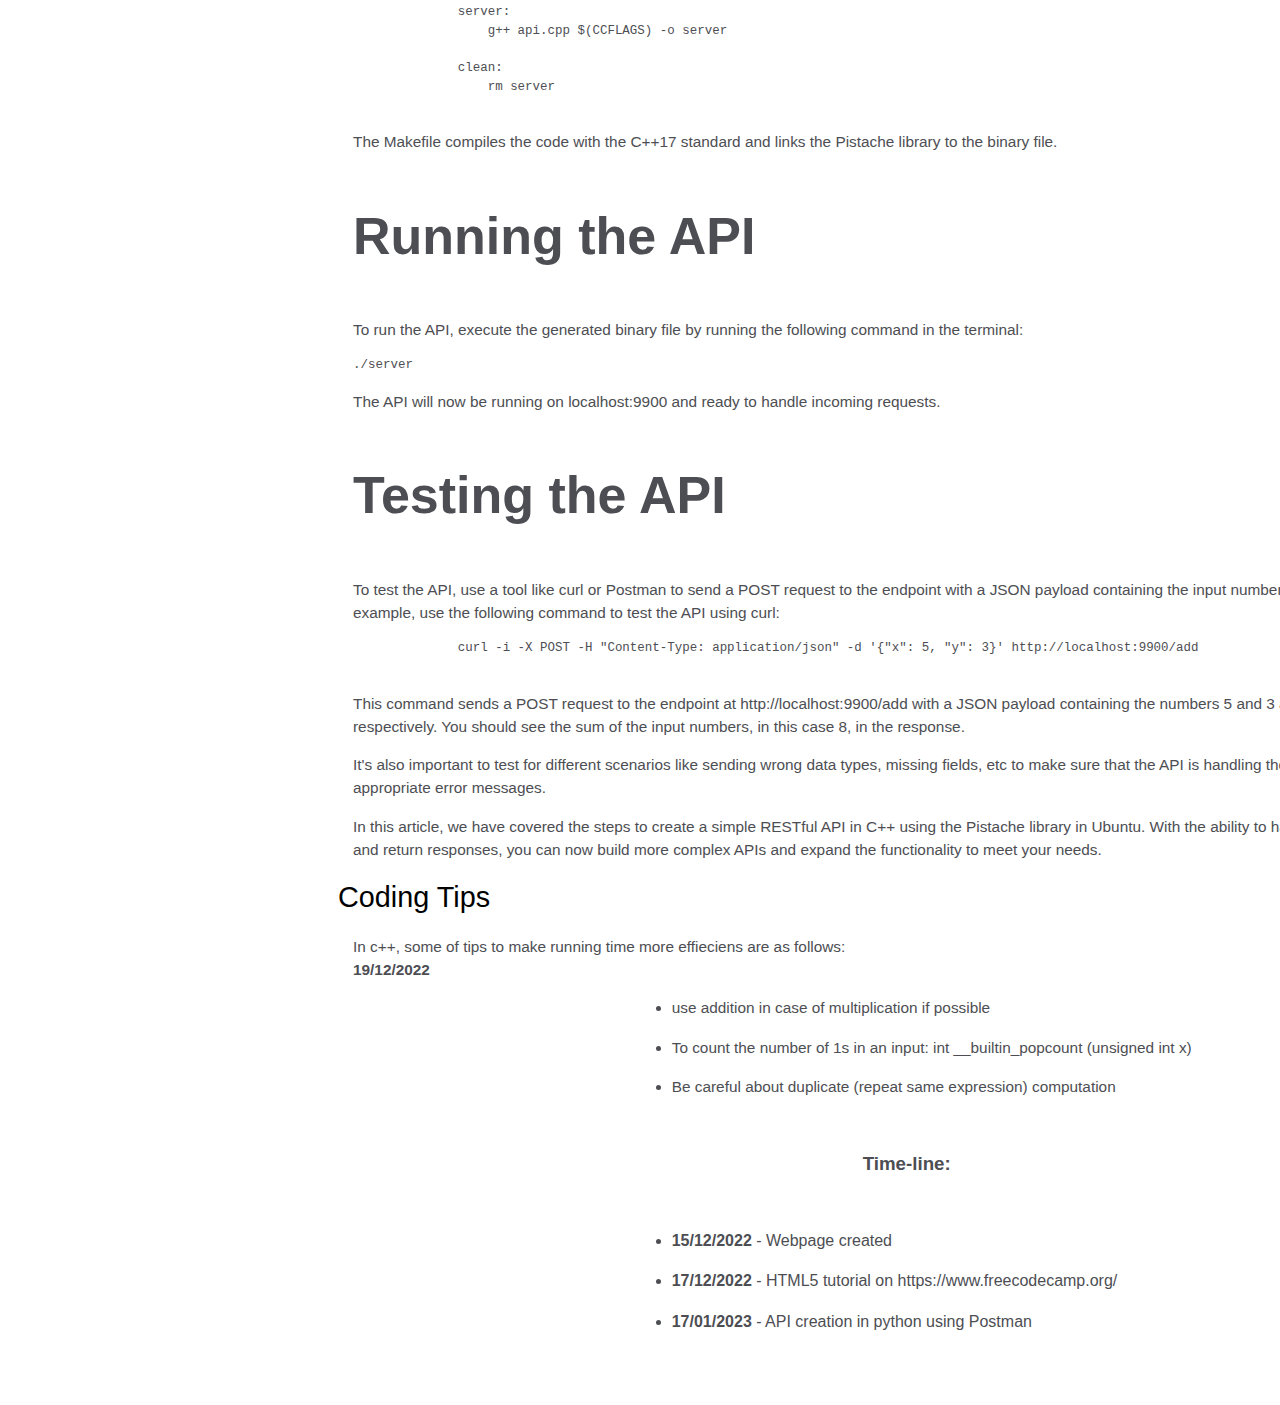
==== commit 078f72b8: "Update index.html" ====
--- a/index.html
+++ b/index.html
@@ -18,7 +18,7 @@
            <div id="weather-info">
              <div id="temperature">
                <i class="fas fa-thermometer-half"></i>
-               <span id="temp-value">--</span> \u2103 C
+               <span id="temp-value">--</span> '\u2103' C
              </div>
              <div id="humidity">
                <i class="fas fa-tint"></i>
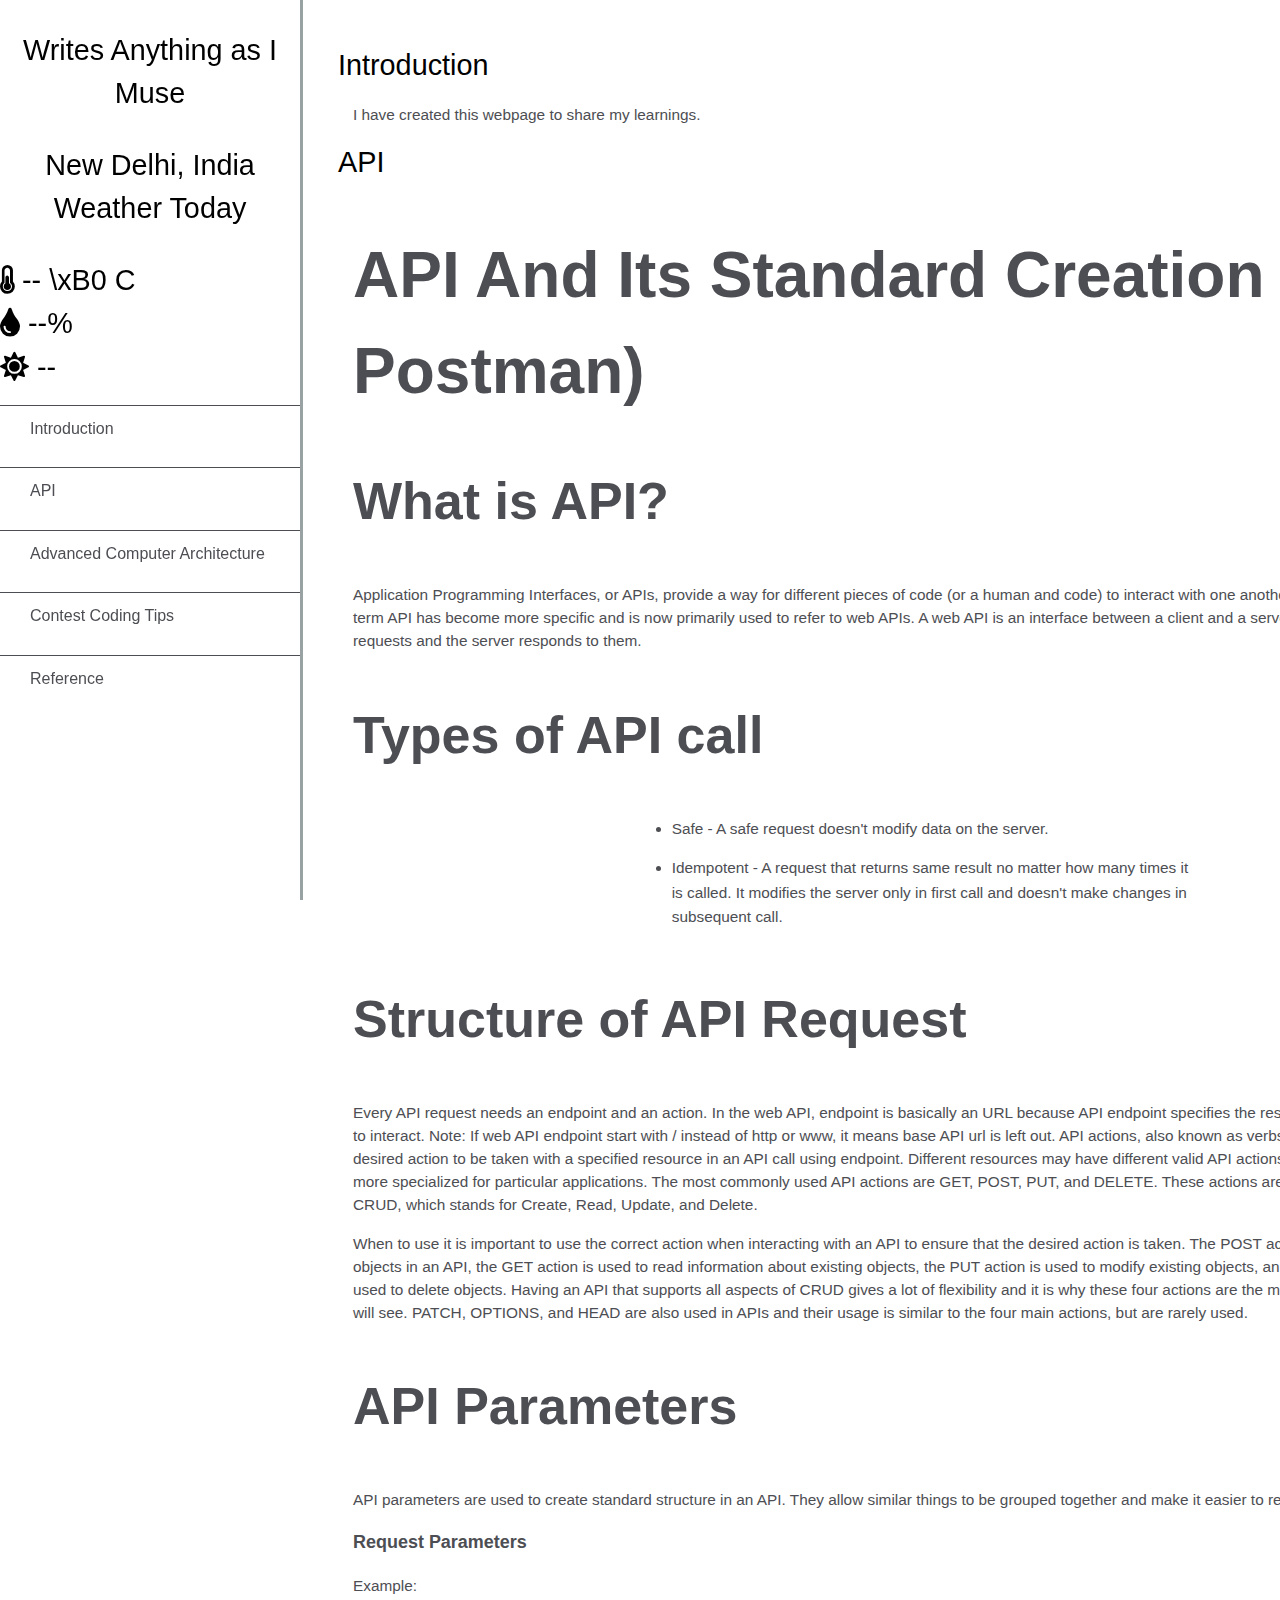
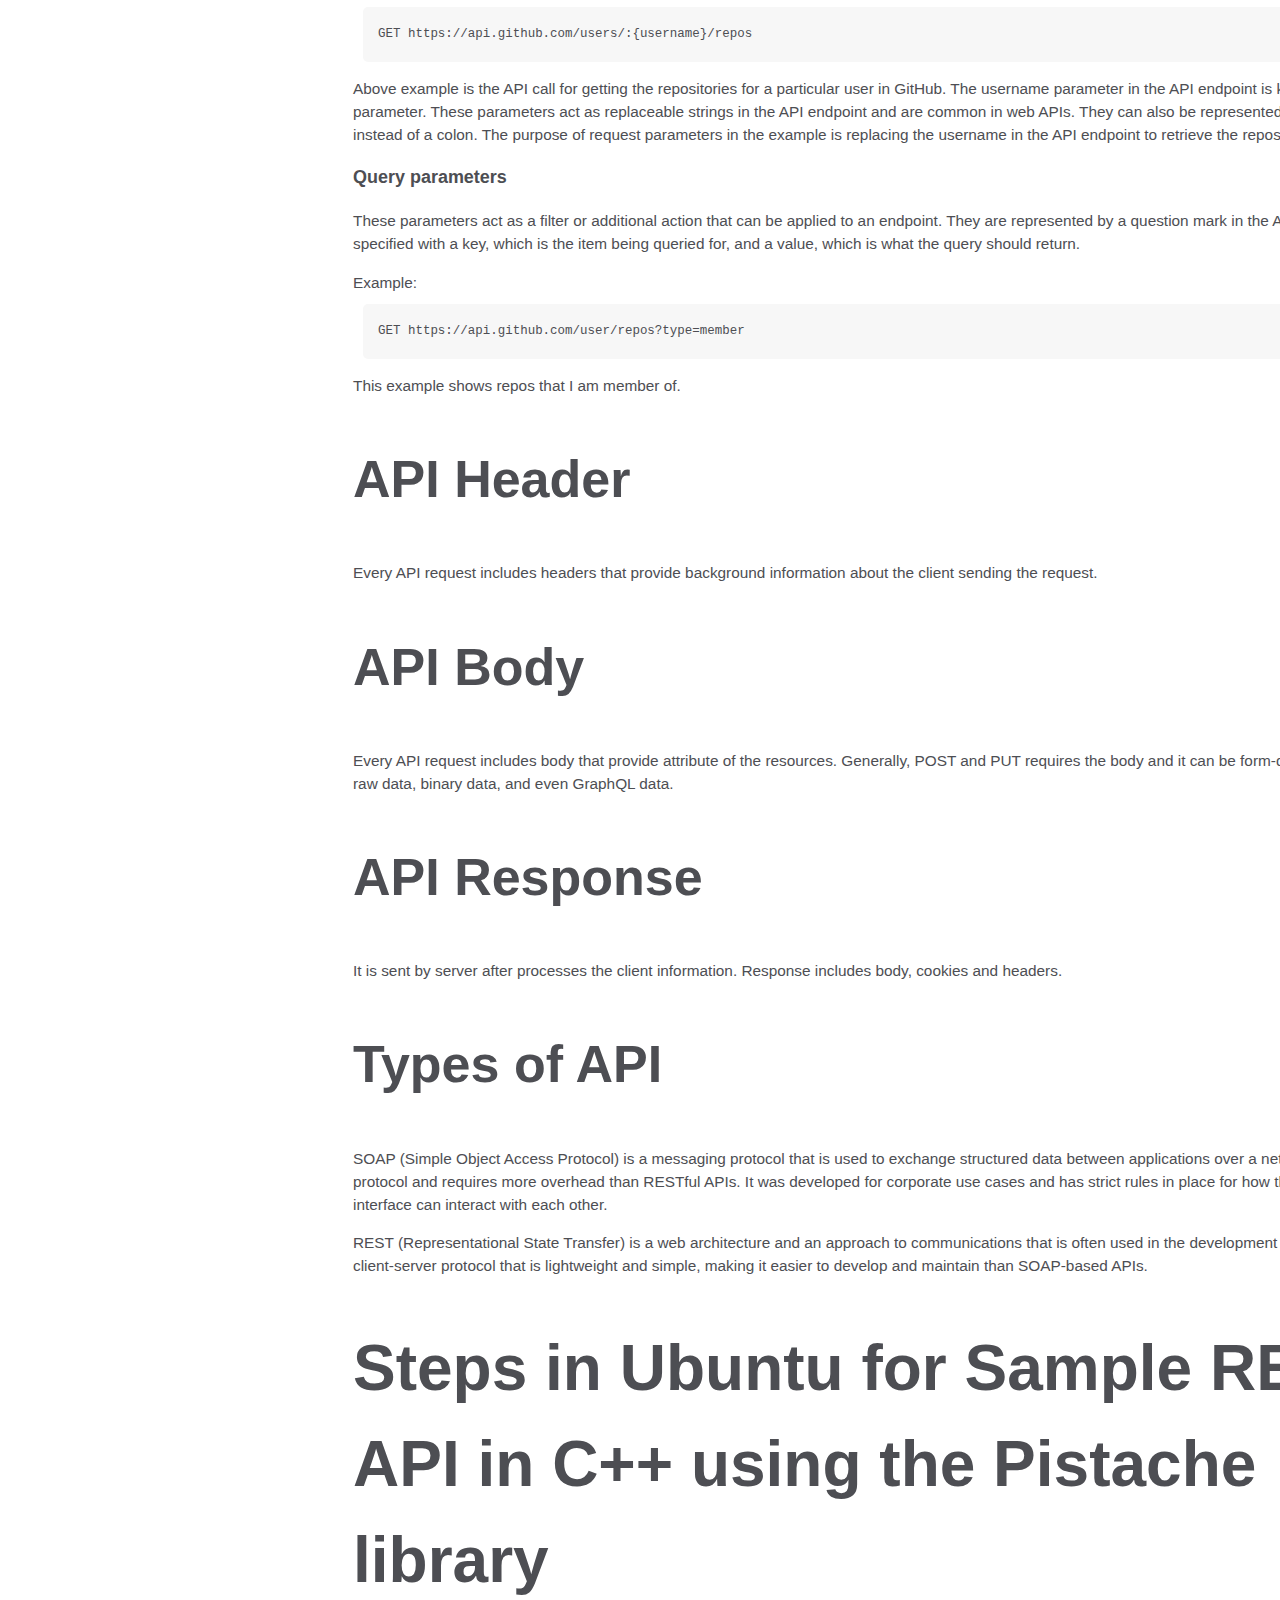
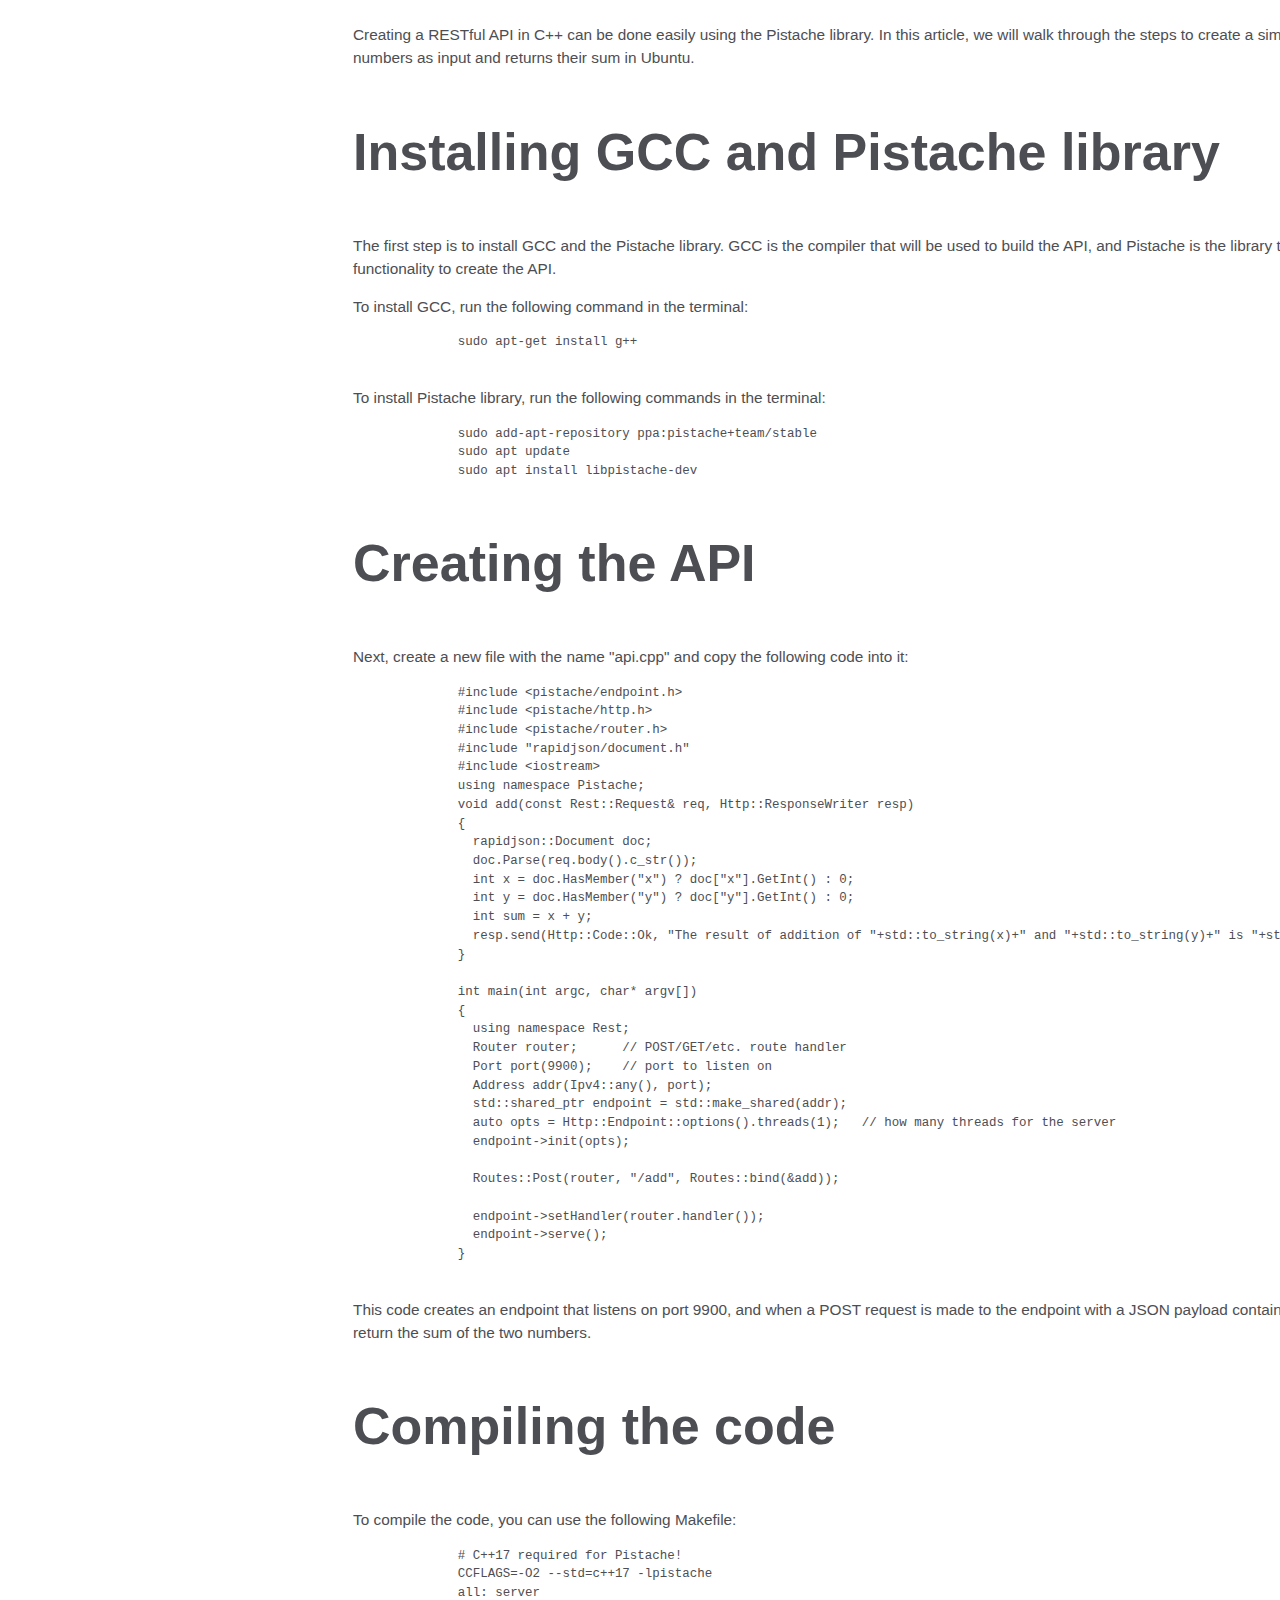
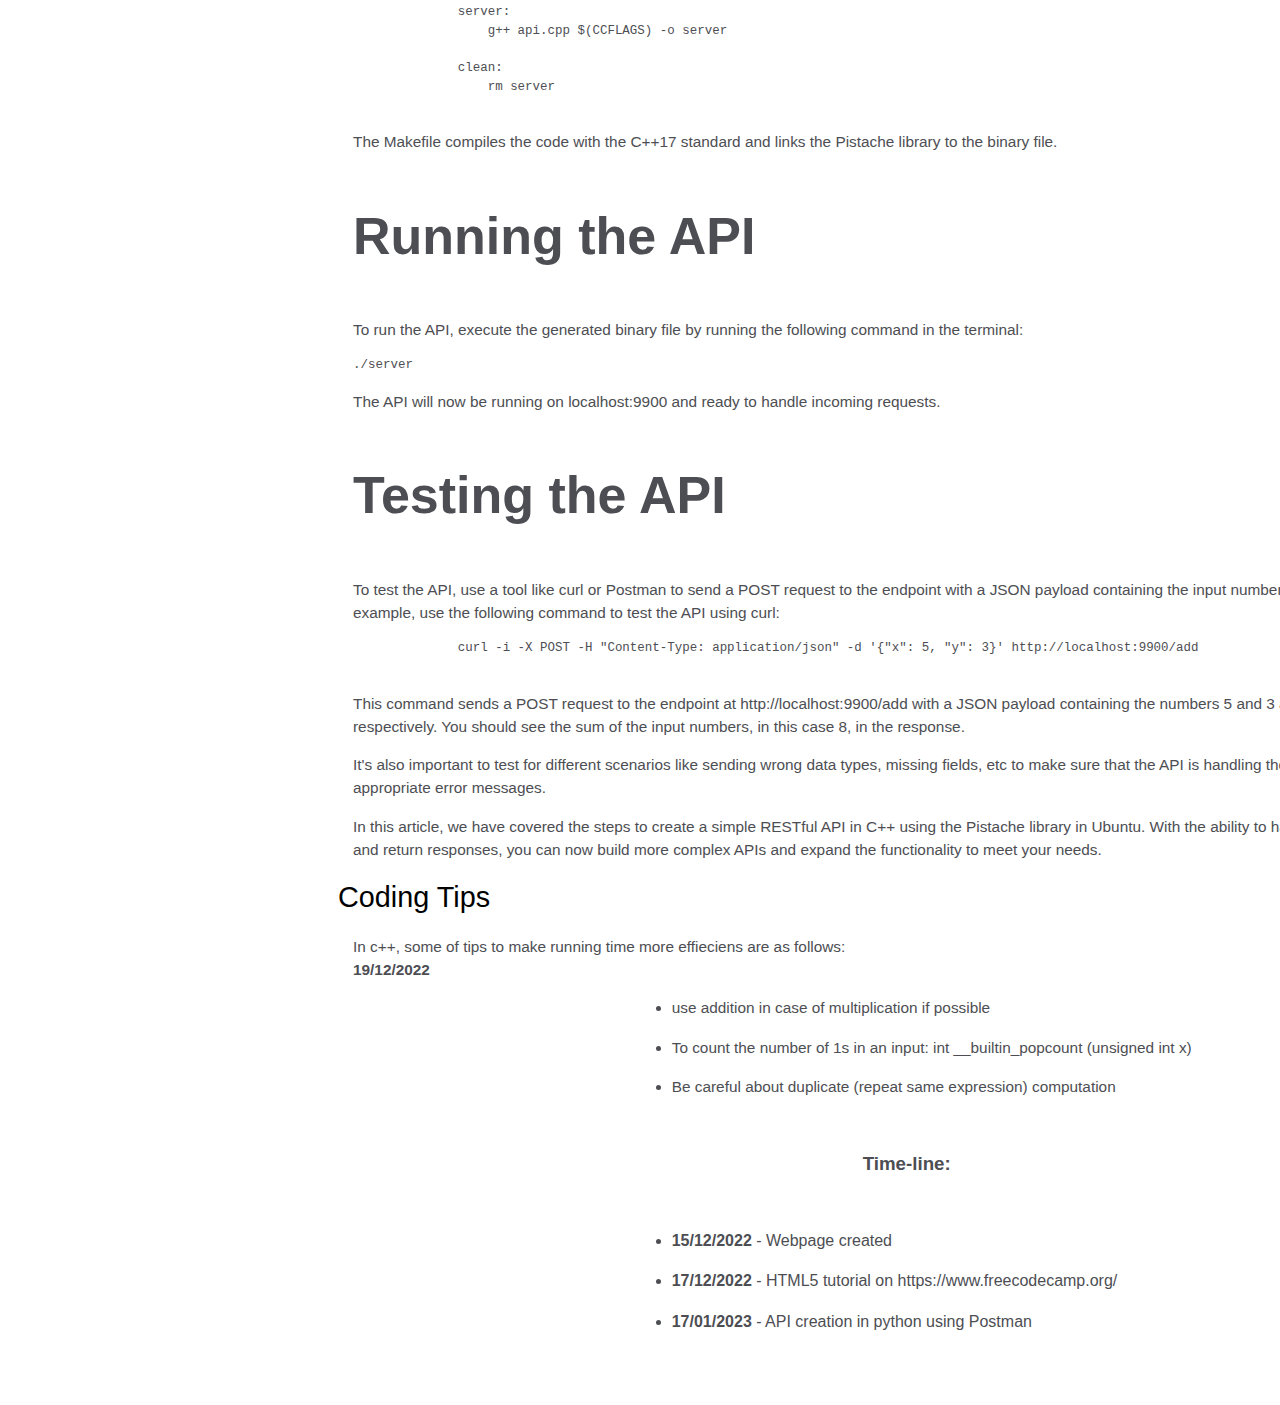
==== commit e77651d5: "Update index.html" ====
--- a/index.html
+++ b/index.html
@@ -18,7 +18,7 @@
            <div id="weather-info">
              <div id="temperature">
                <i class="fas fa-thermometer-half"></i>
-               <span id="temp-value">--</span> '\u2103' C
+               <span id="temp-value">--</span> \xB0 C
              </div>
              <div id="humidity">
                <i class="fas fa-tint"></i>
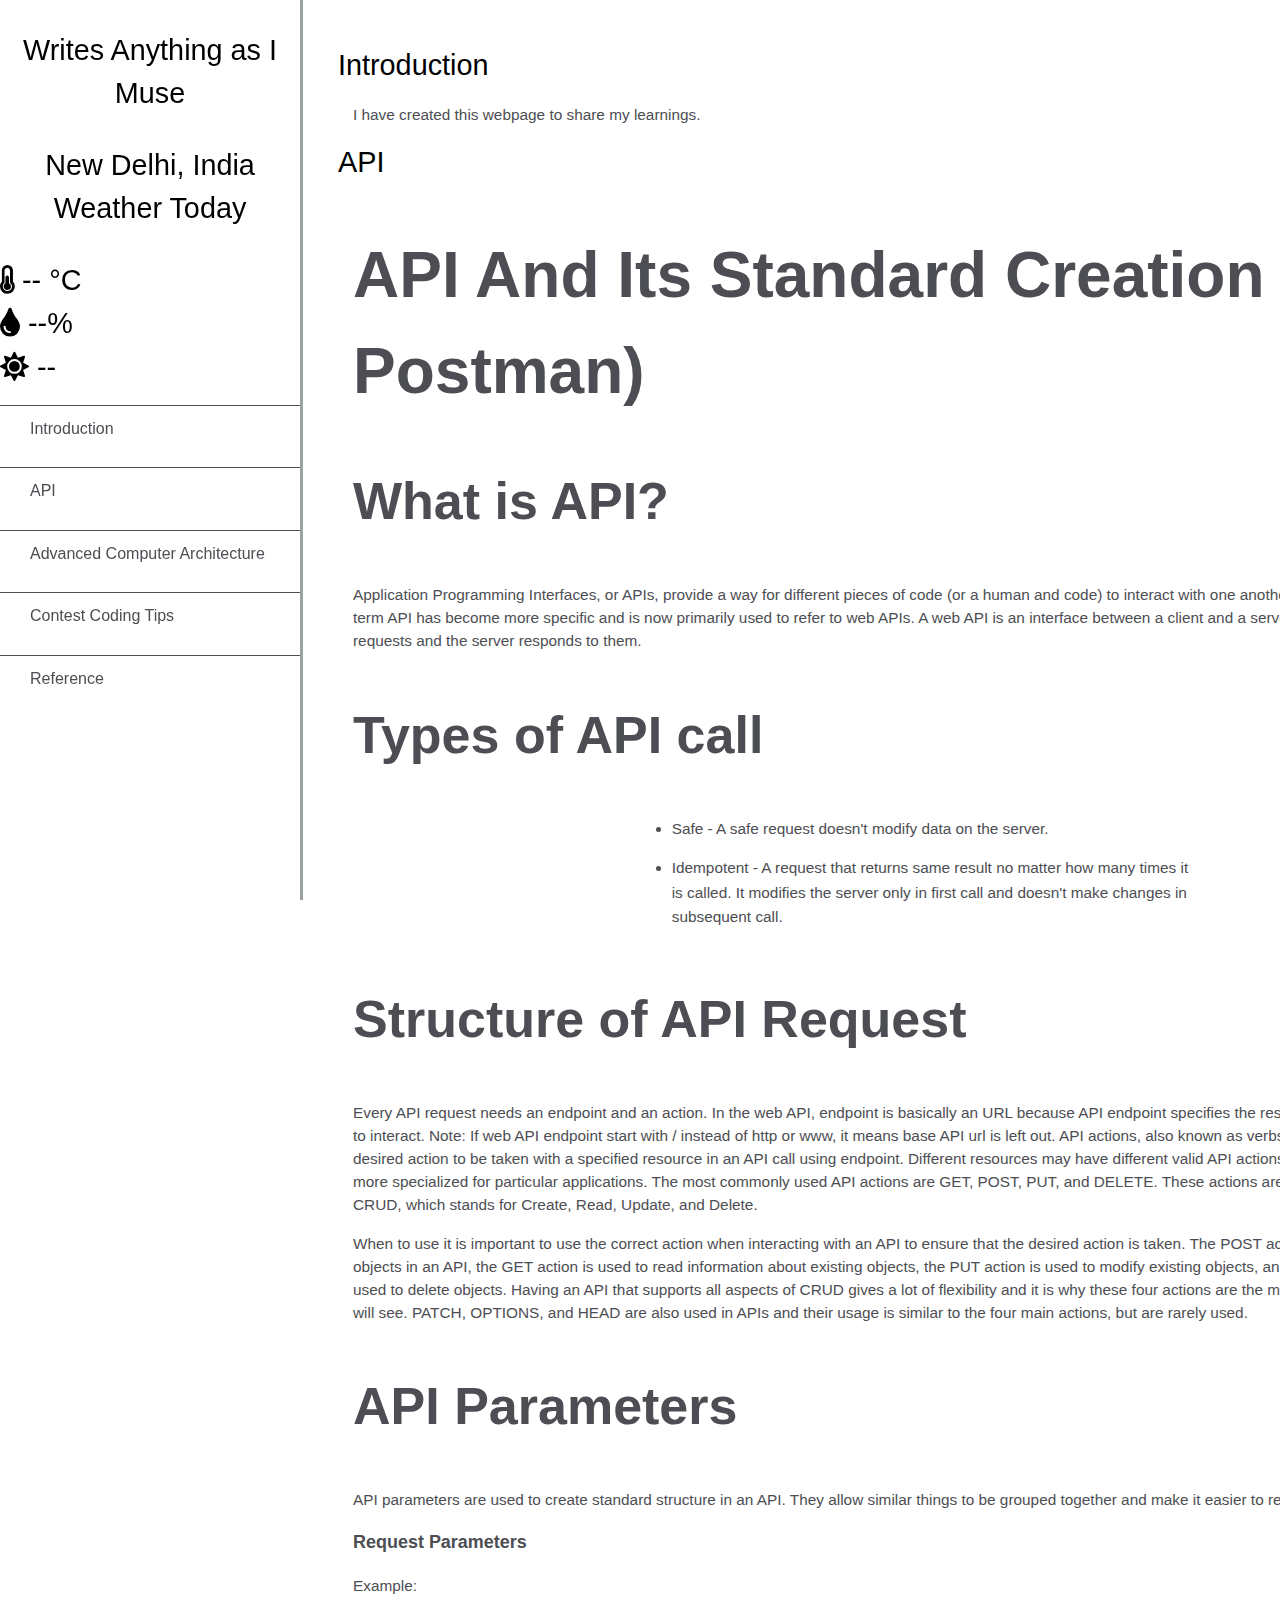
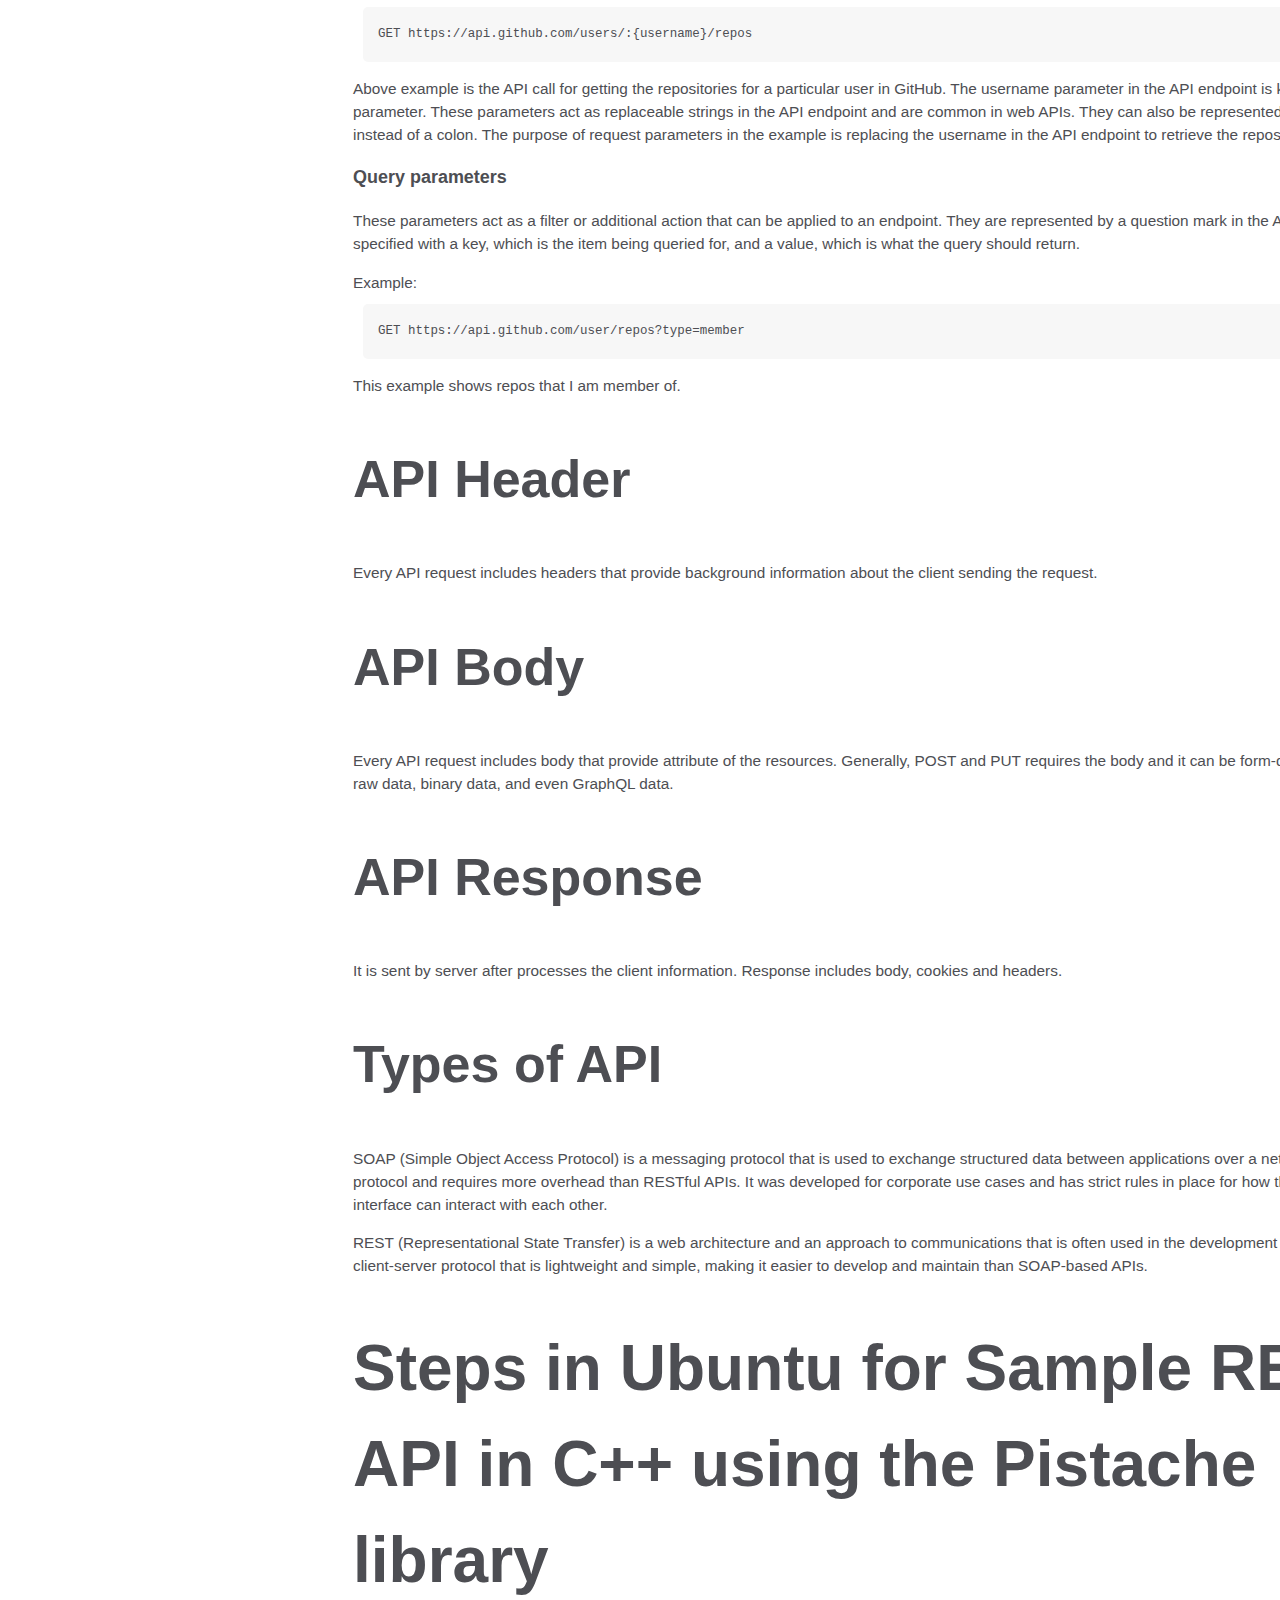
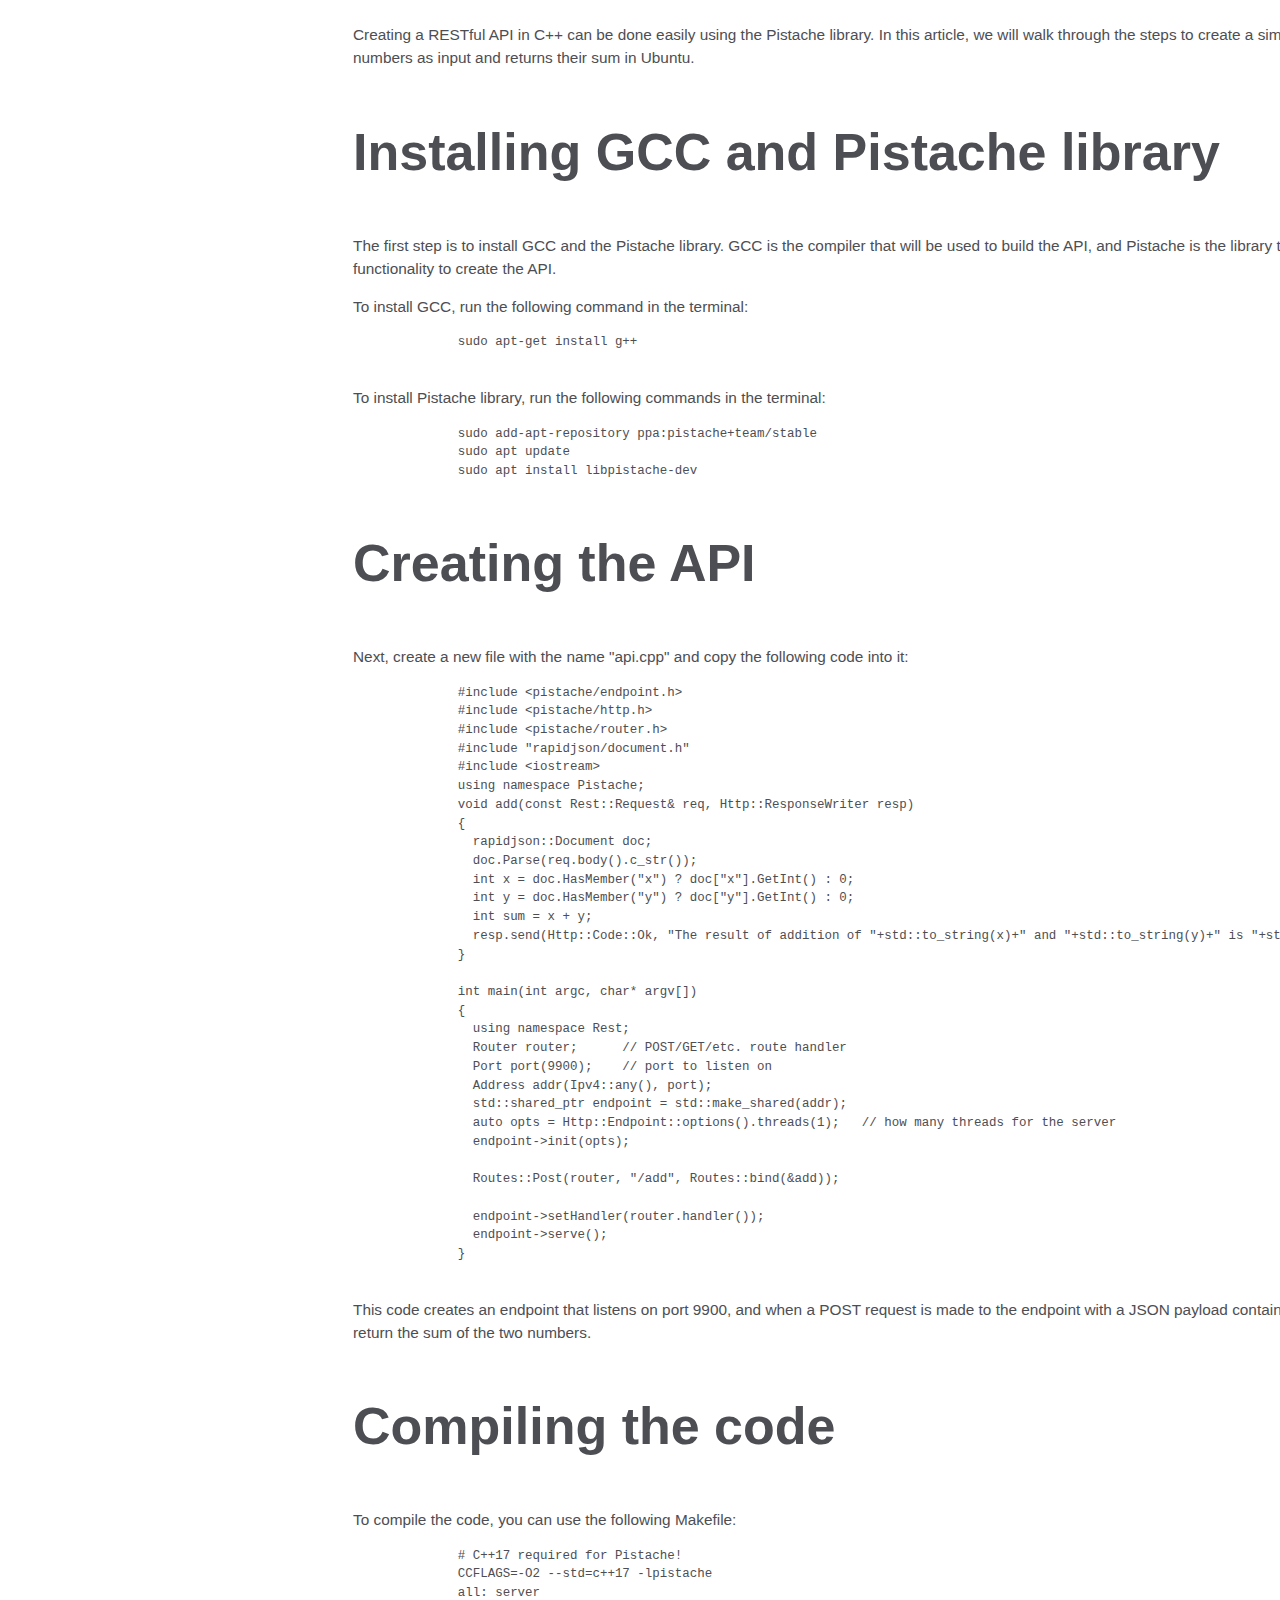
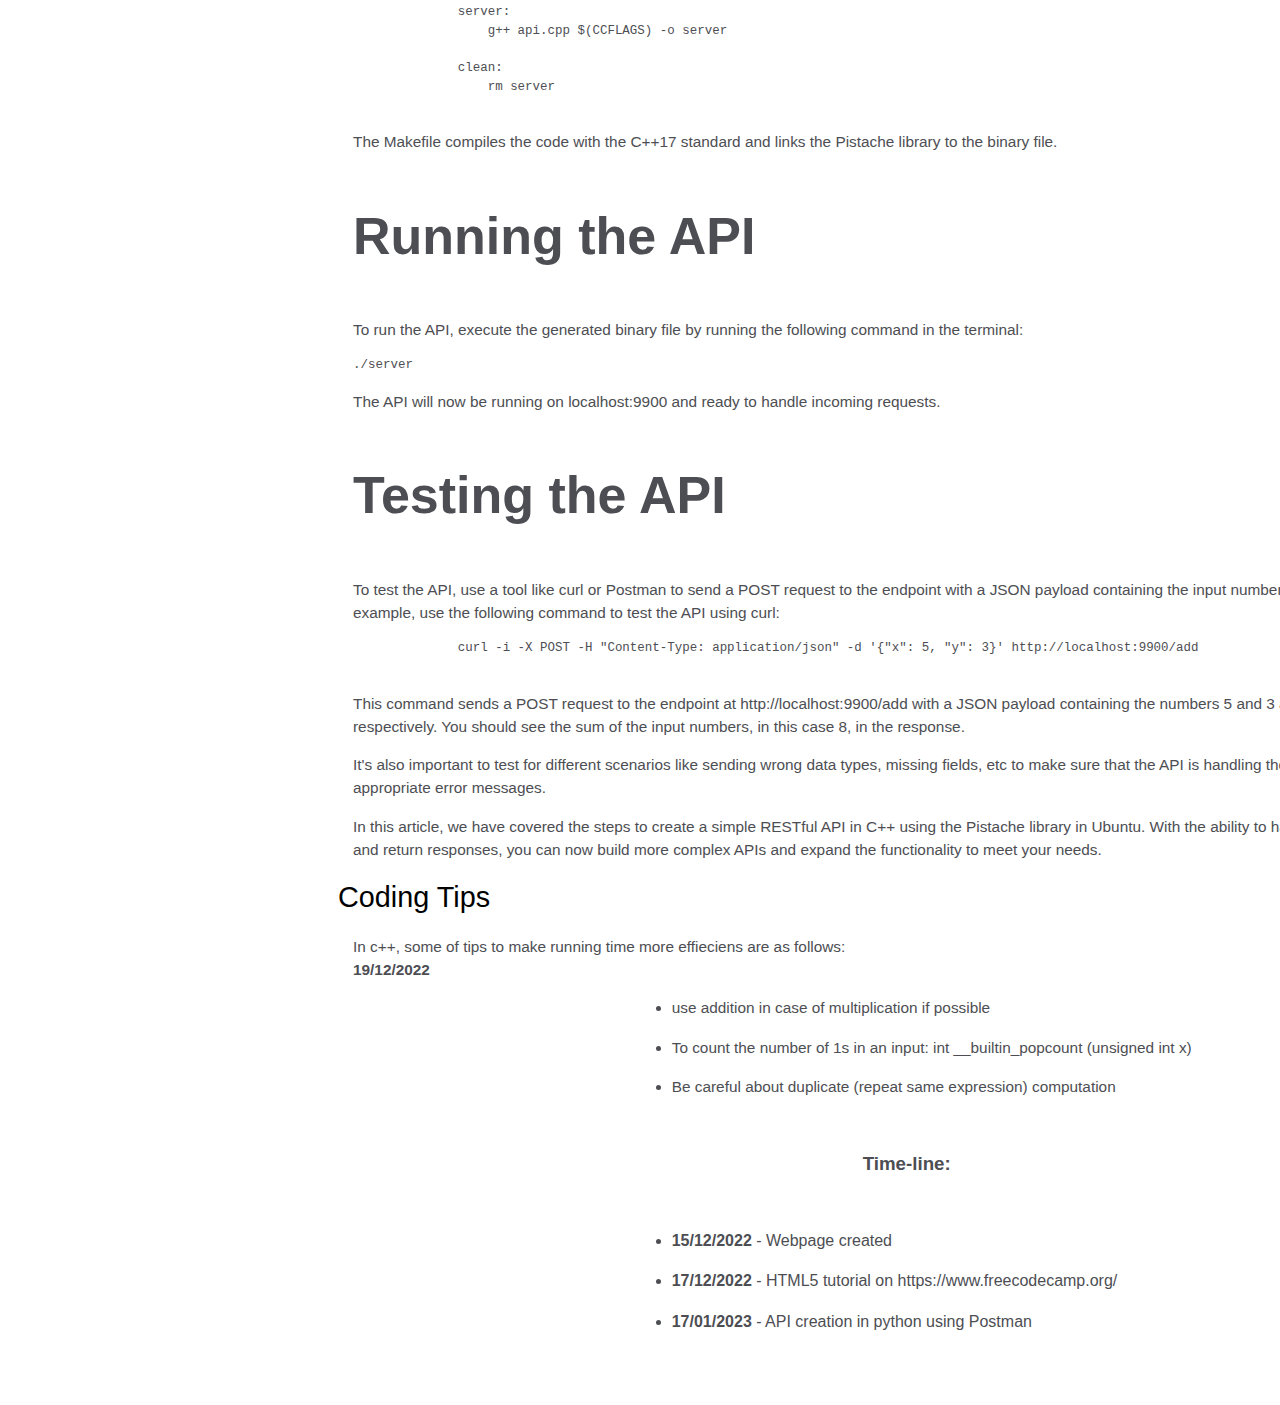
==== commit 5bc6851e: "Update index.html" ====
--- a/index.html
+++ b/index.html
@@ -18,7 +18,7 @@
            <div id="weather-info">
              <div id="temperature">
                <i class="fas fa-thermometer-half"></i>
-               <span id="temp-value">--</span> \xB0 C
+               <span id="temp-value">--</span> &deg;C
              </div>
              <div id="humidity">
                <i class="fas fa-tint"></i>
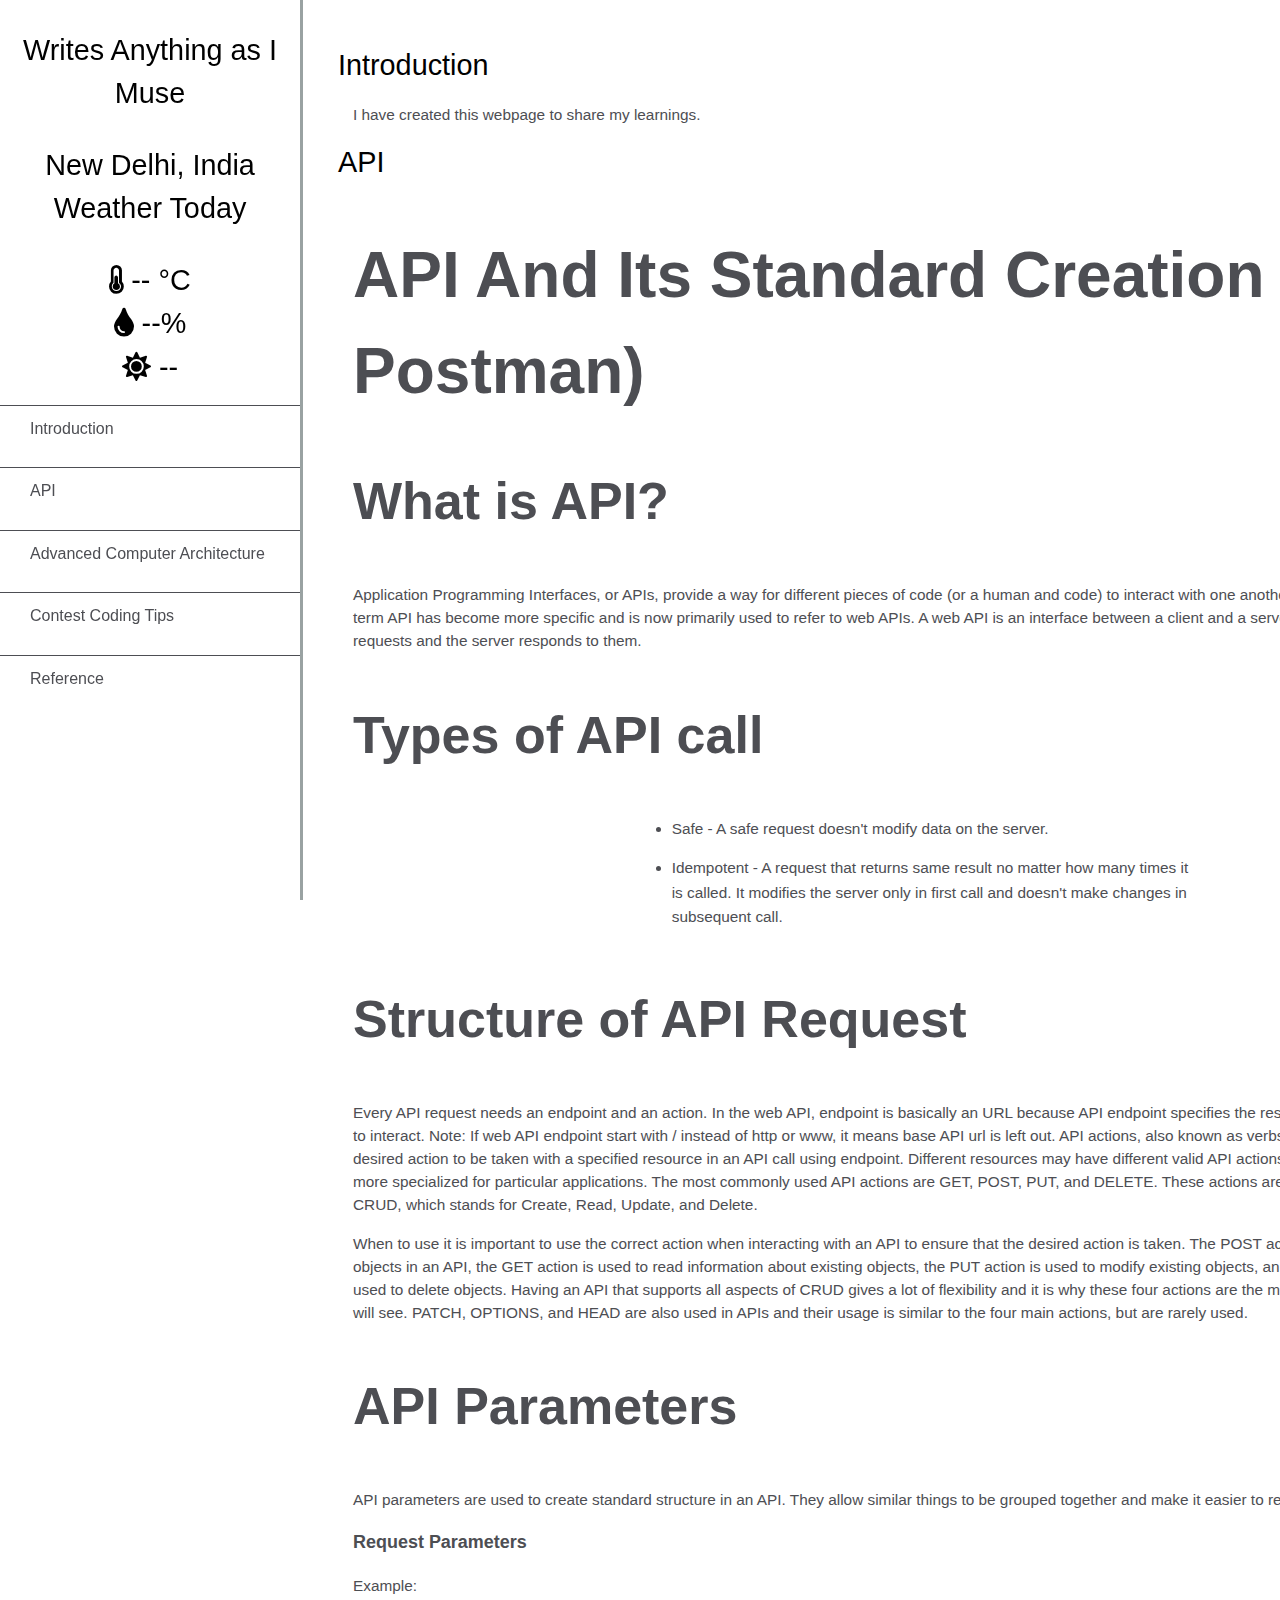
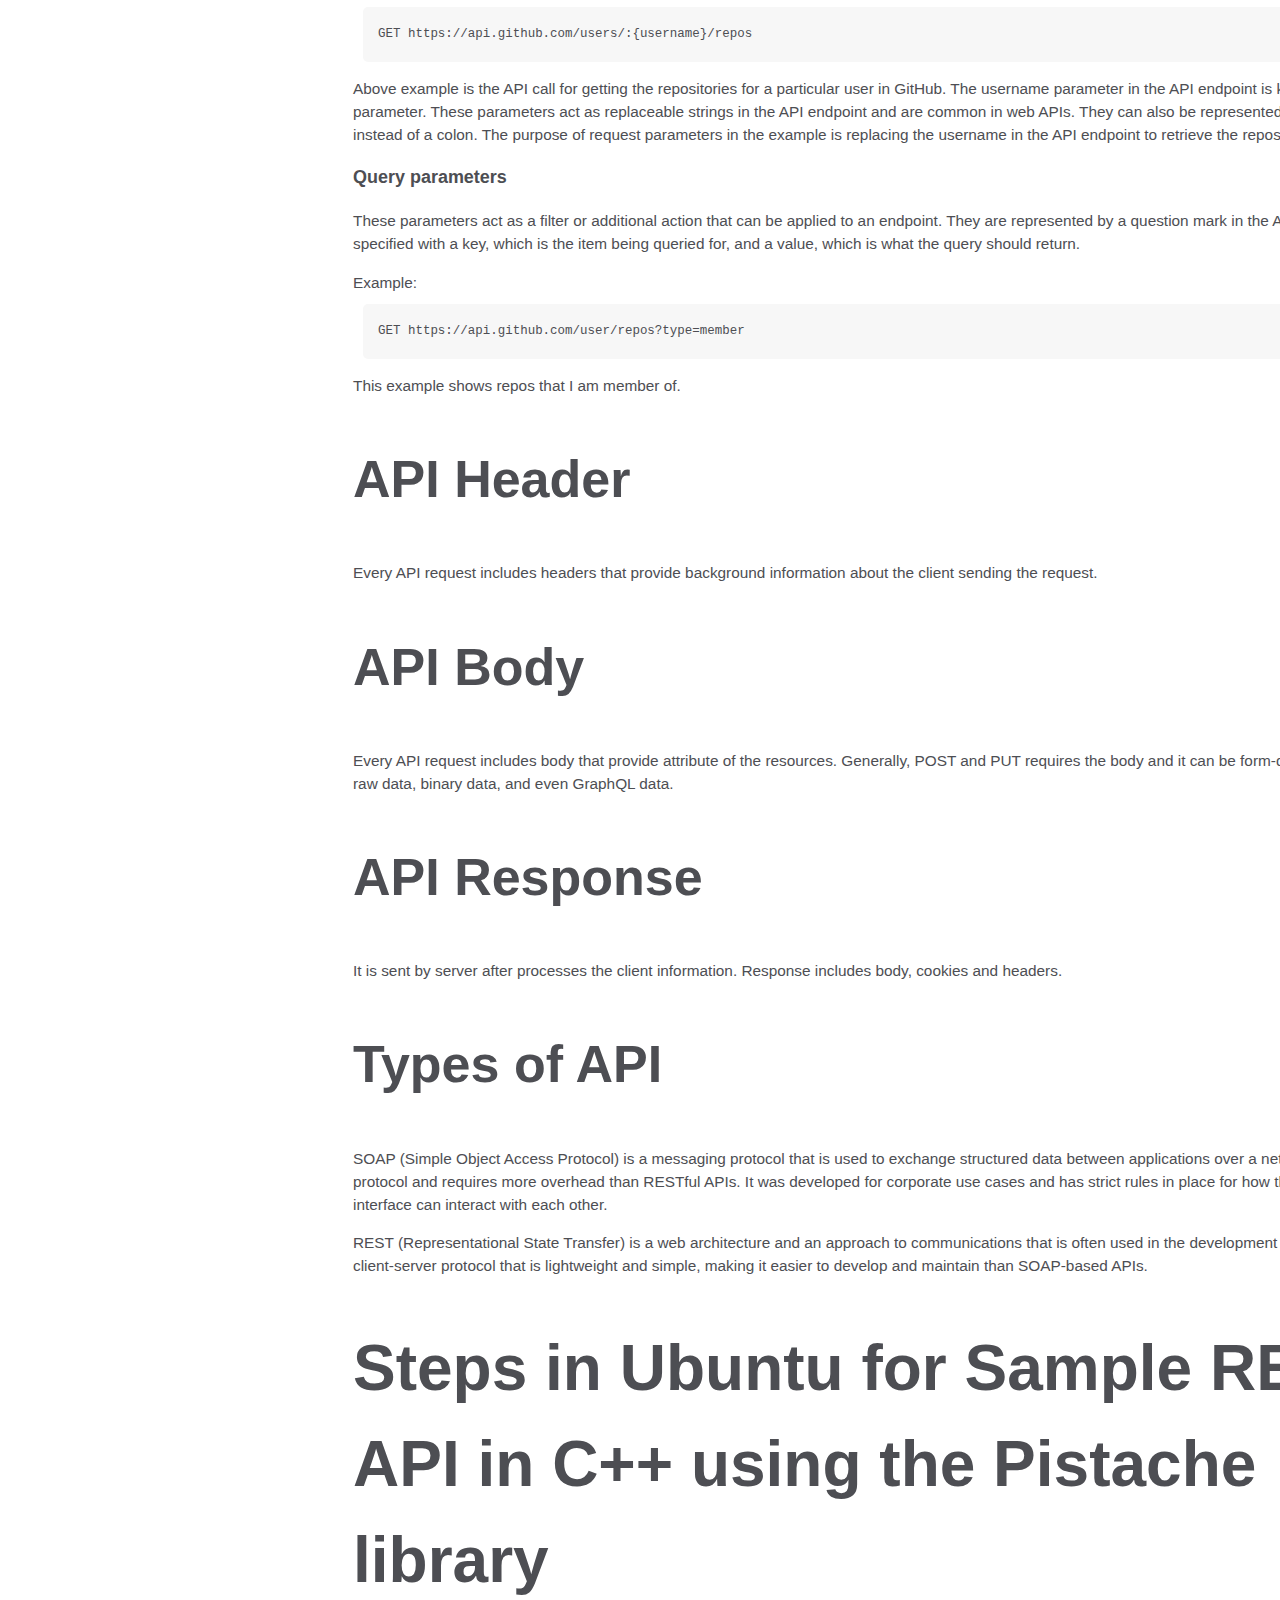
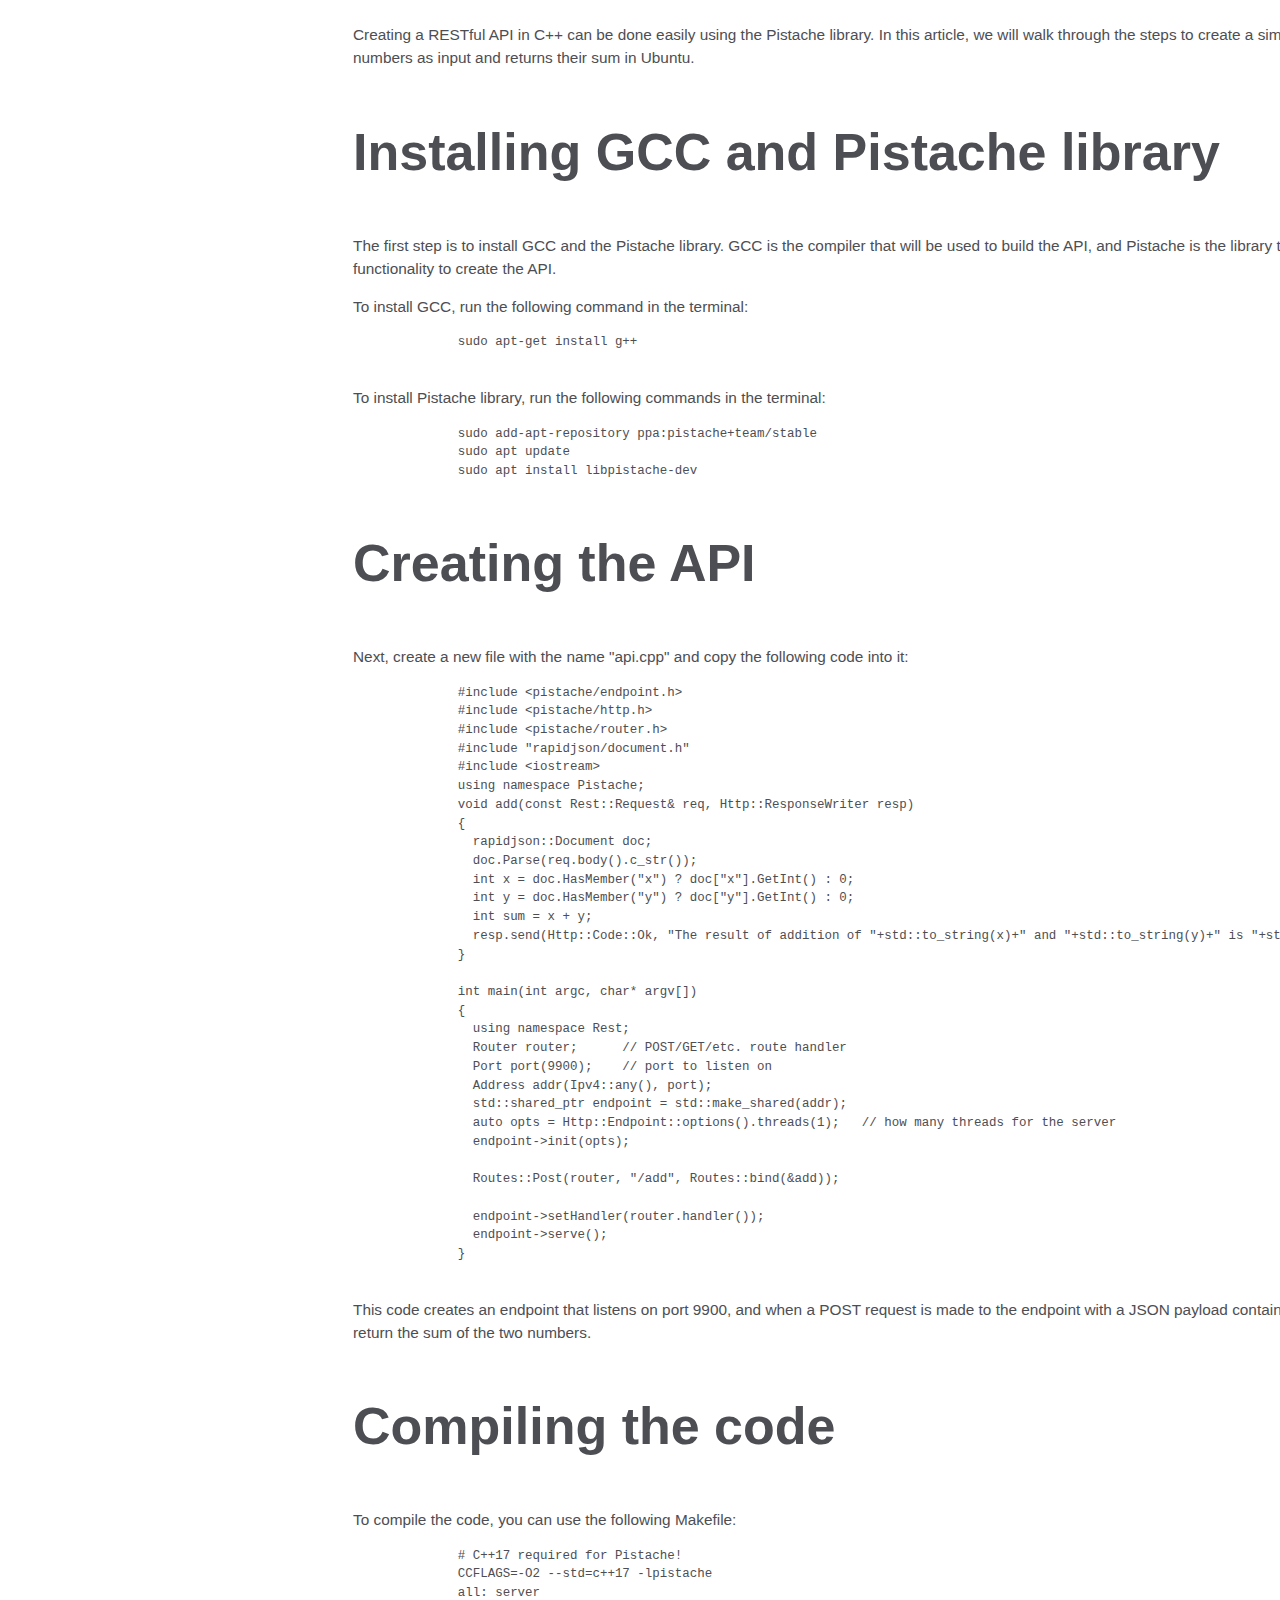
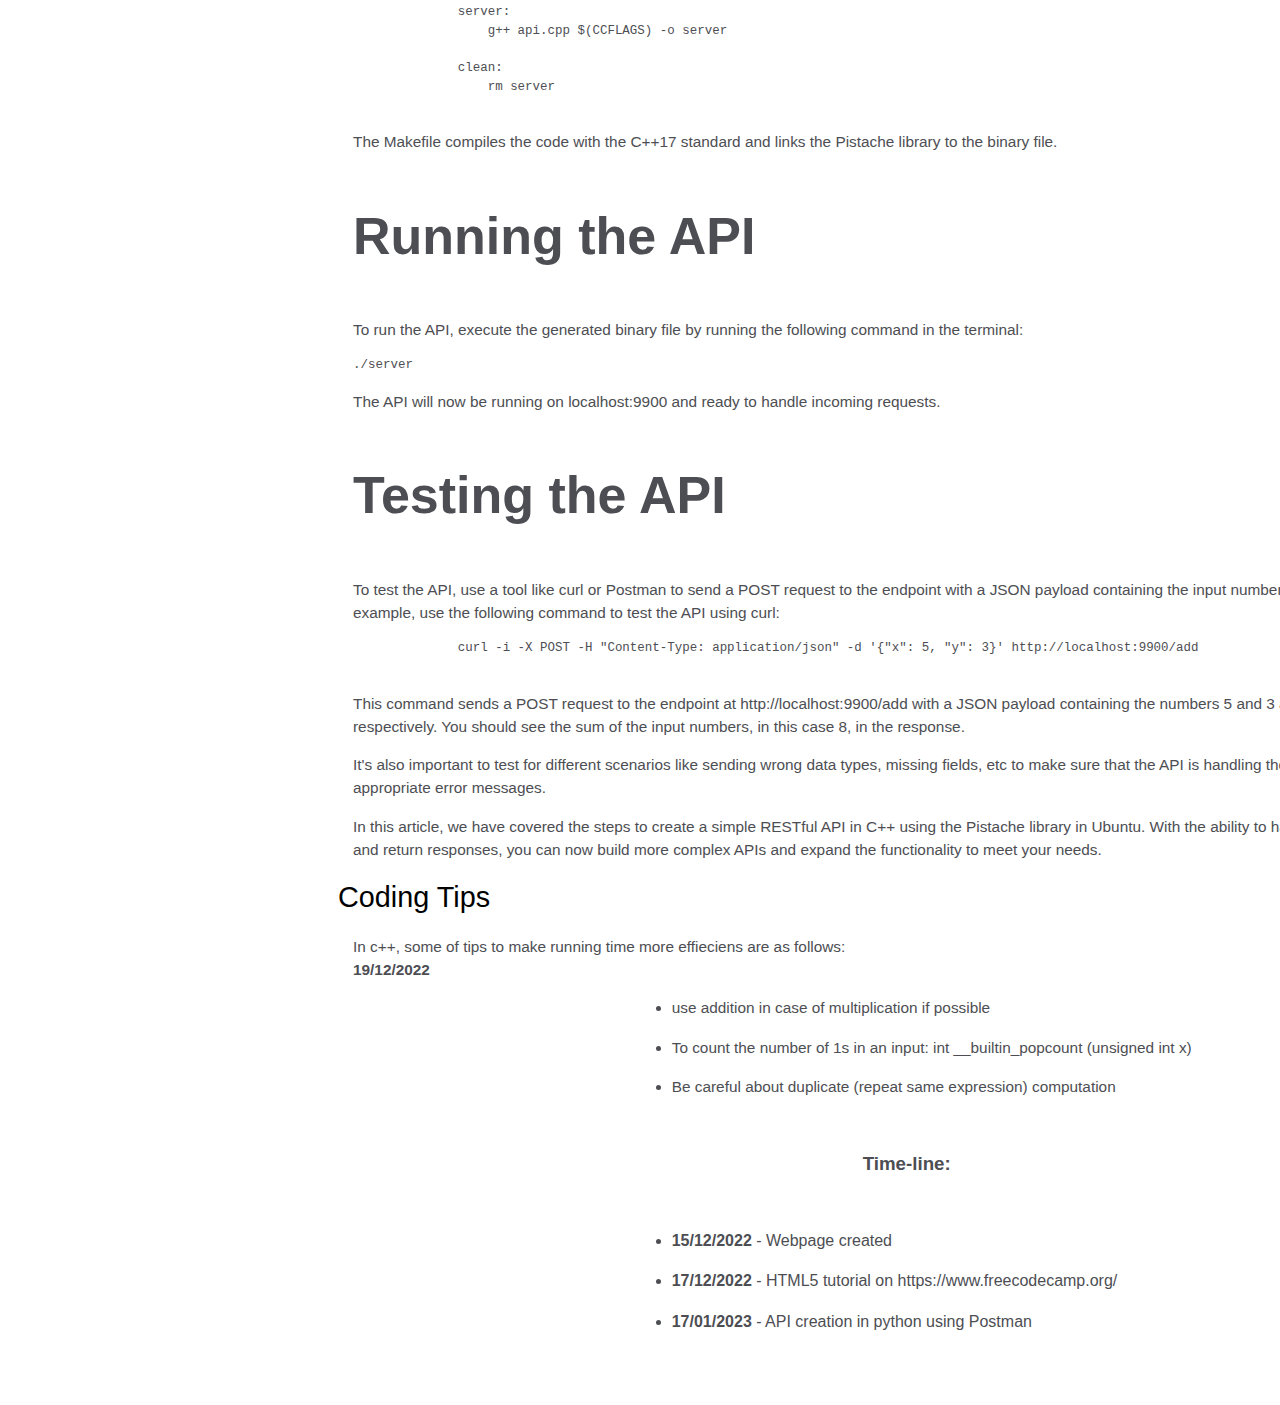
==== commit 69f137df: "Update index.html" ====
--- a/index.html
+++ b/index.html
@@ -15,7 +15,7 @@
       <header roll="banner">
          <p align="center">Writes Anything as I Muse</p>
          <p align="center">New Delhi, India <br> Weather Today</p>
-           <div id="weather-info">
+           <div align="center" id="weather-info">
              <div id="temperature">
                <i class="fas fa-thermometer-half"></i>
                <span id="temp-value">--</span> &deg;C
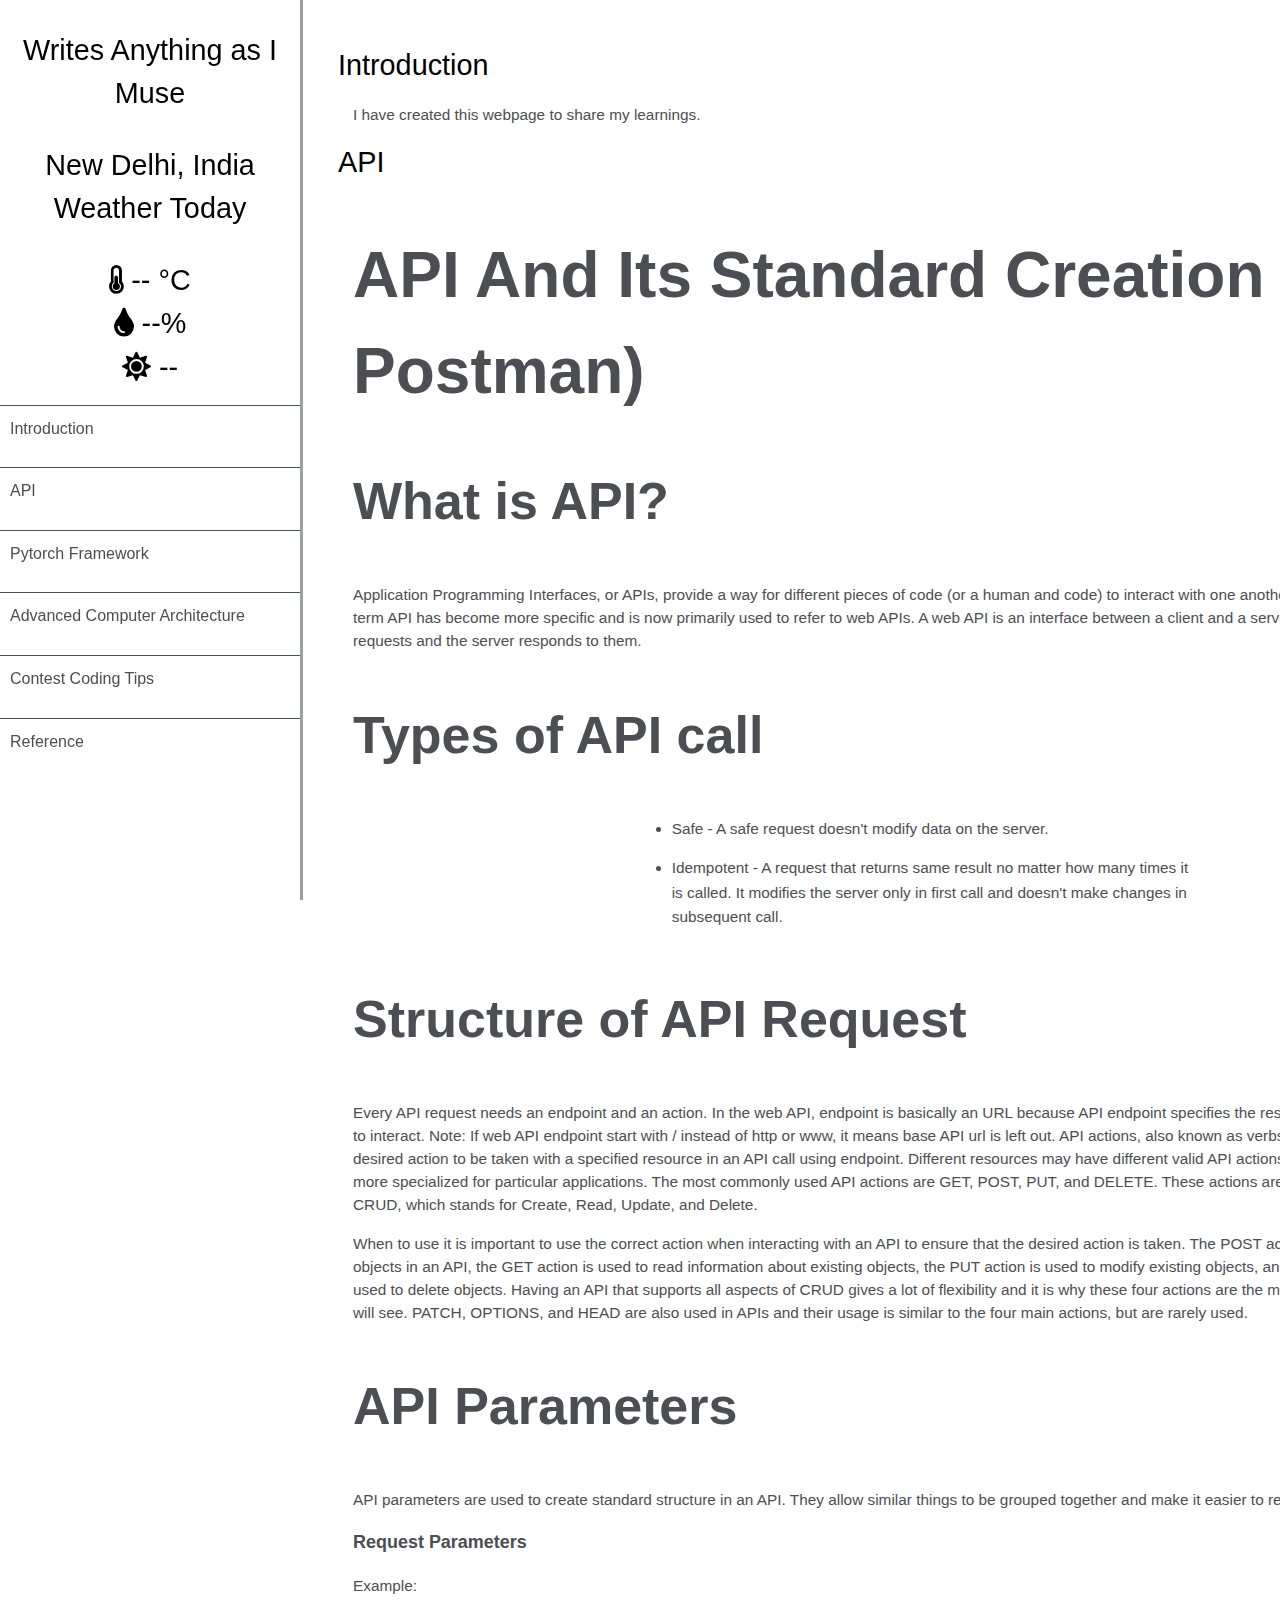
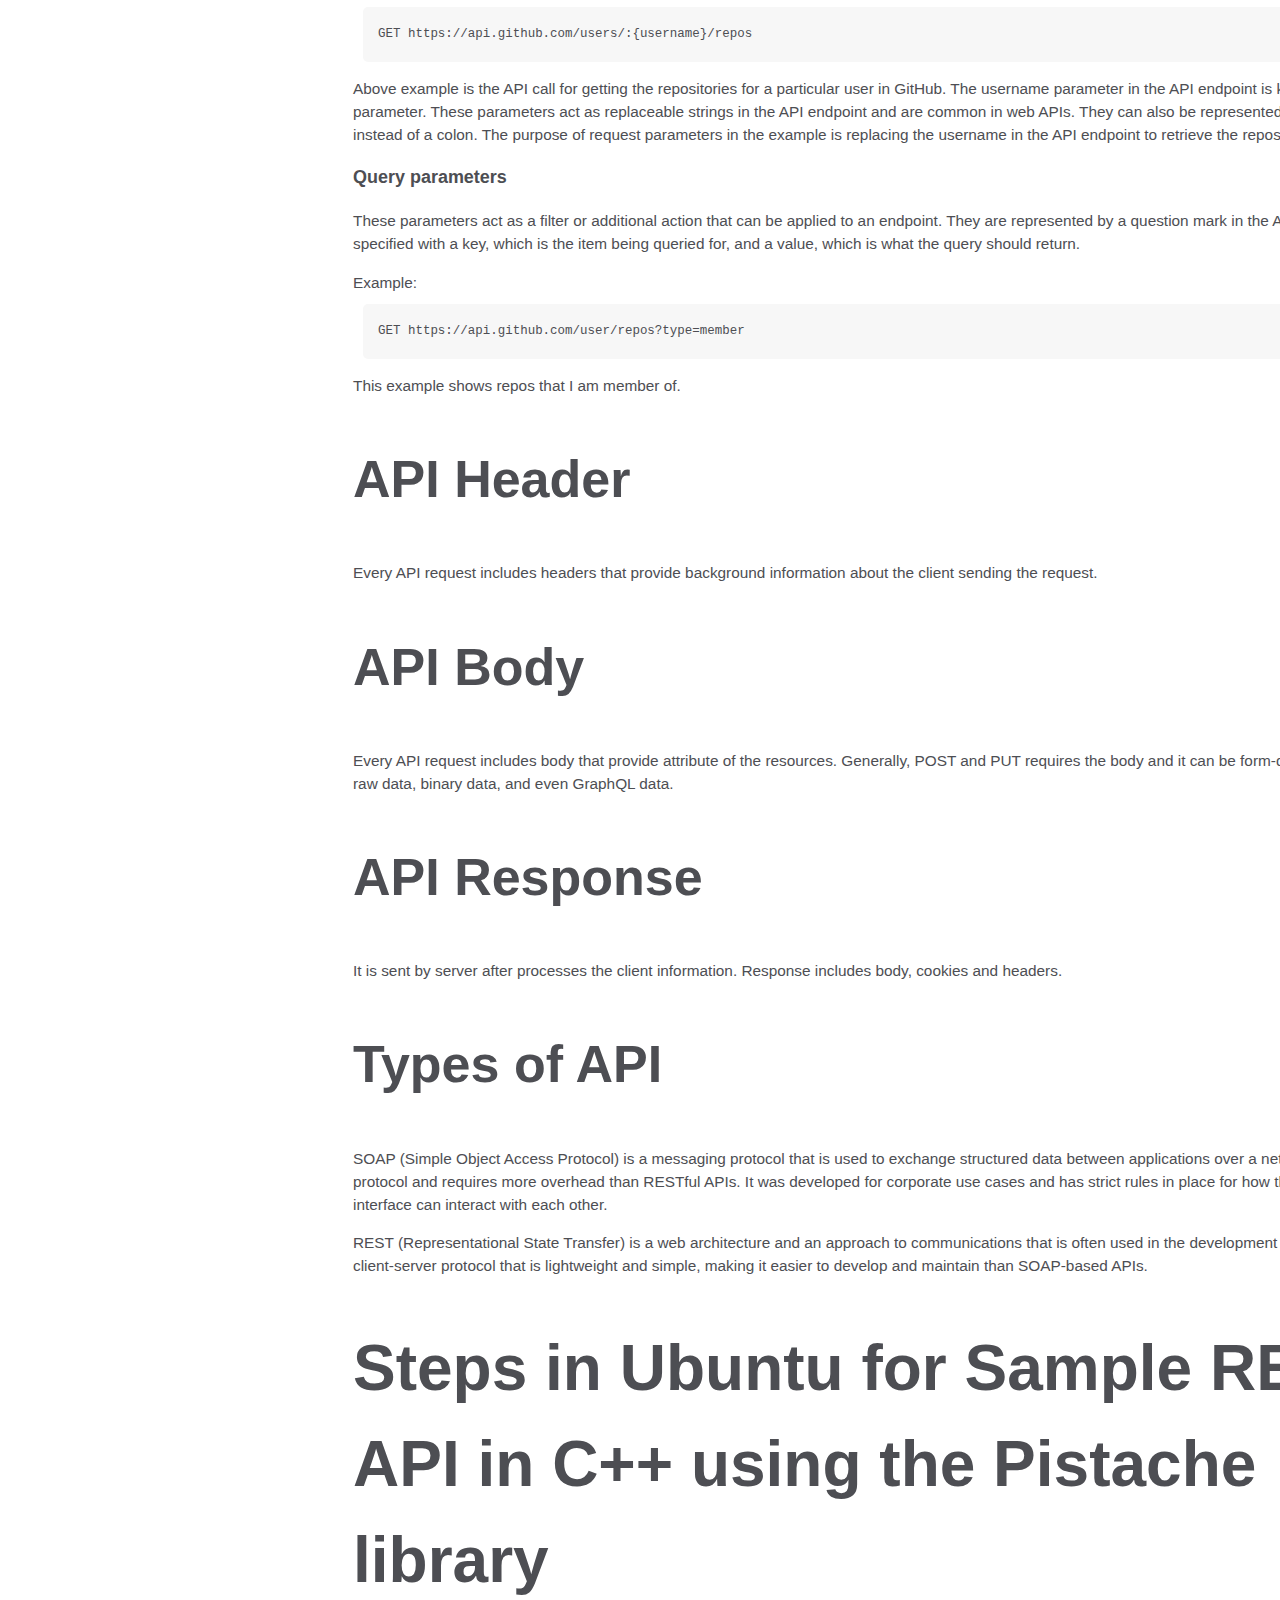
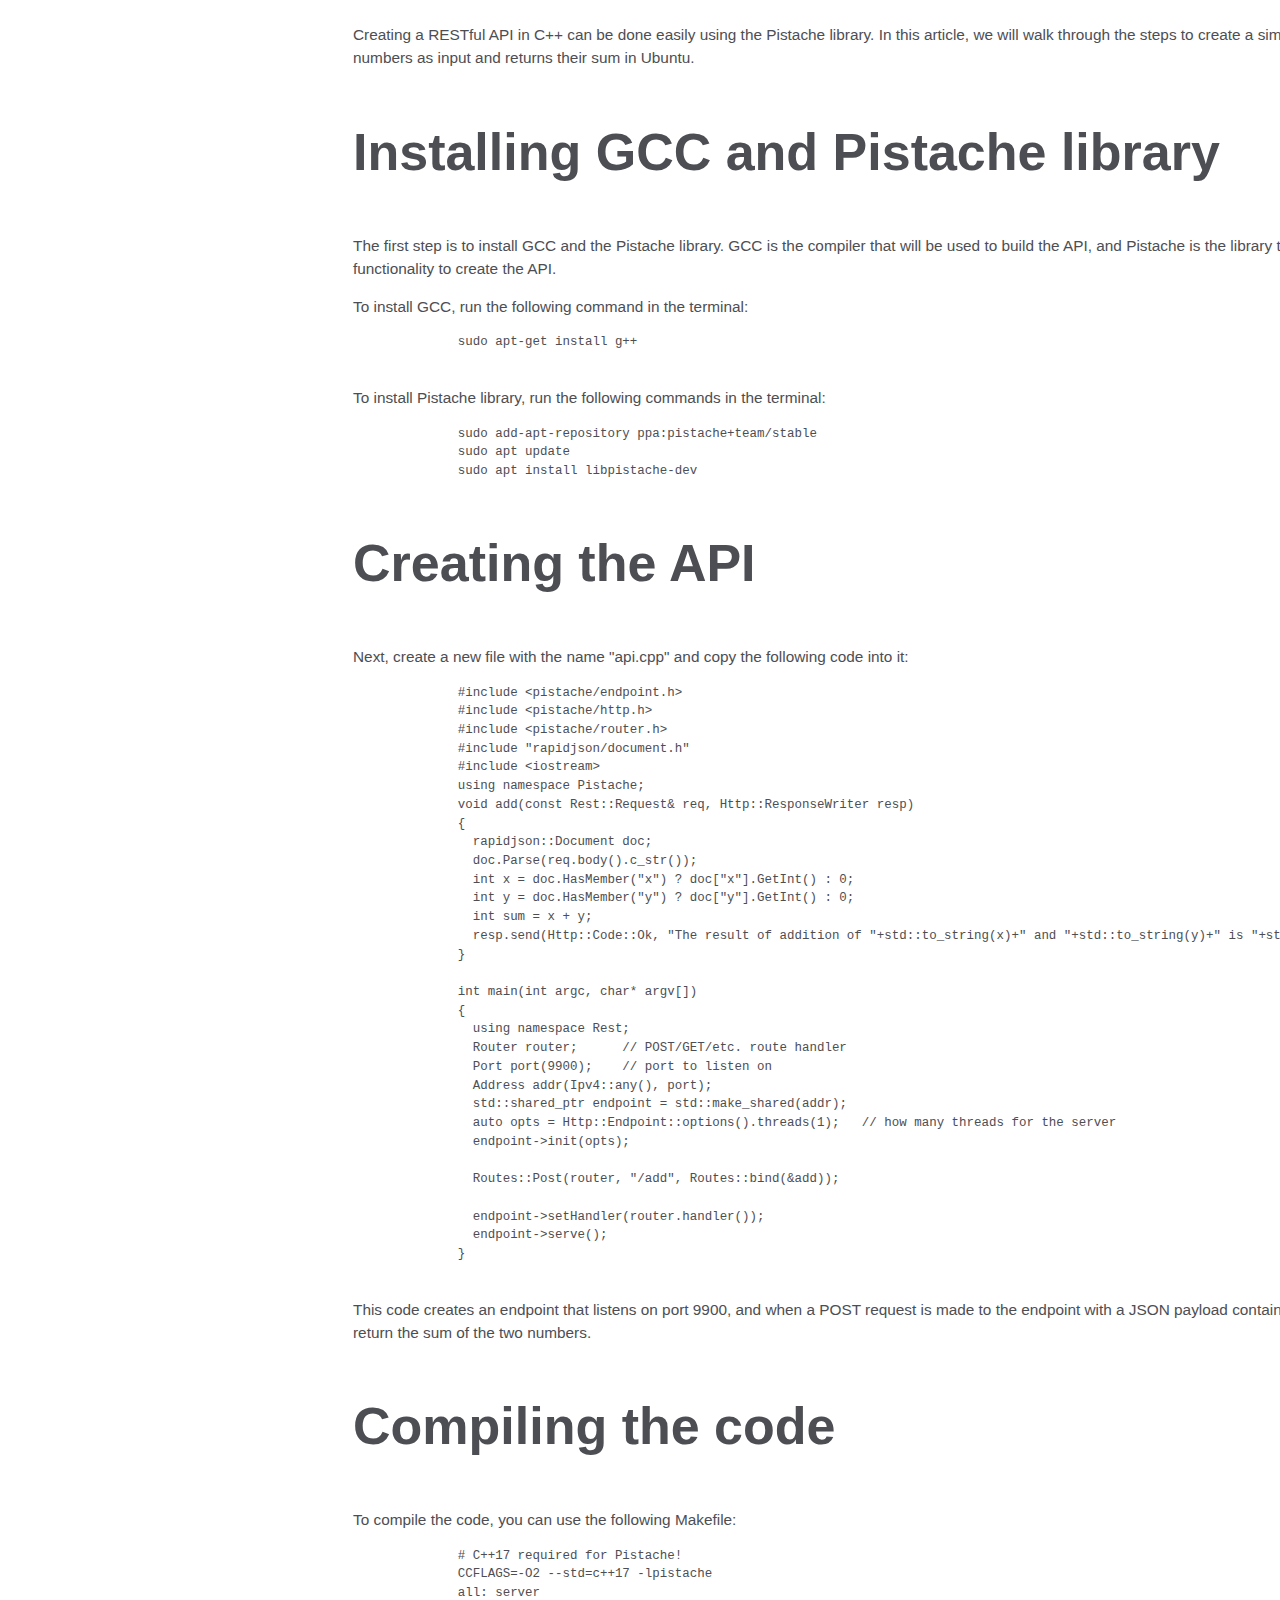
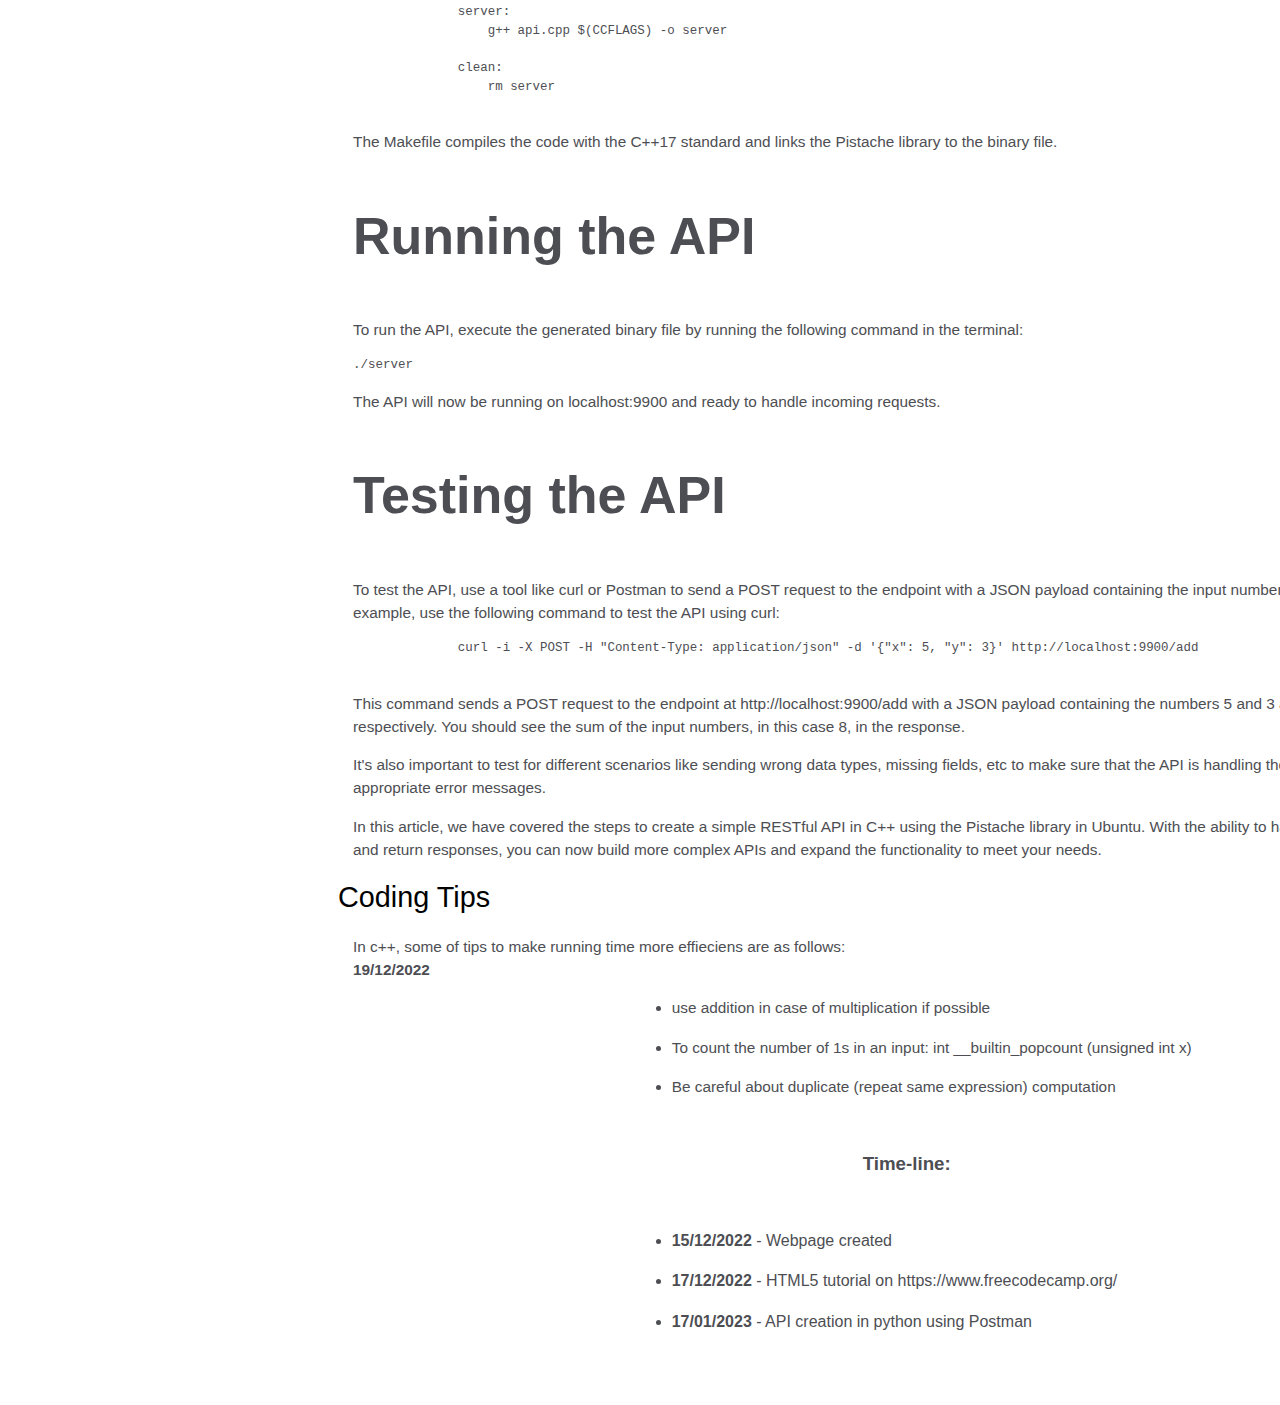
==== commit 2b7a0363: "updates" ====
--- a/index.html
+++ b/index.html
@@ -33,6 +33,7 @@
       <ul>
         <li><a class="nav-link" href="#Introduction">Introduction</a></li>
         <li><a href="#api">API</a></li>
+        <li><a class="nav-link" href="#Pytorch_Framework">Pytorch Framework</a></li>
         <li>
           <a class="nav-link" href="#Adv_Comp_Arch">Advanced Computer Architecture</a>
         </li>
--- a/styles.css
+++ b/styles.css
@@ -49,7 +49,7 @@
 
 #navbar a {
   display: block;
-  padding: 10px 30px;
+  padding: 10px 10px;
   color: #4d4e53;
   text-decoration: none;
   cursor: pointer;
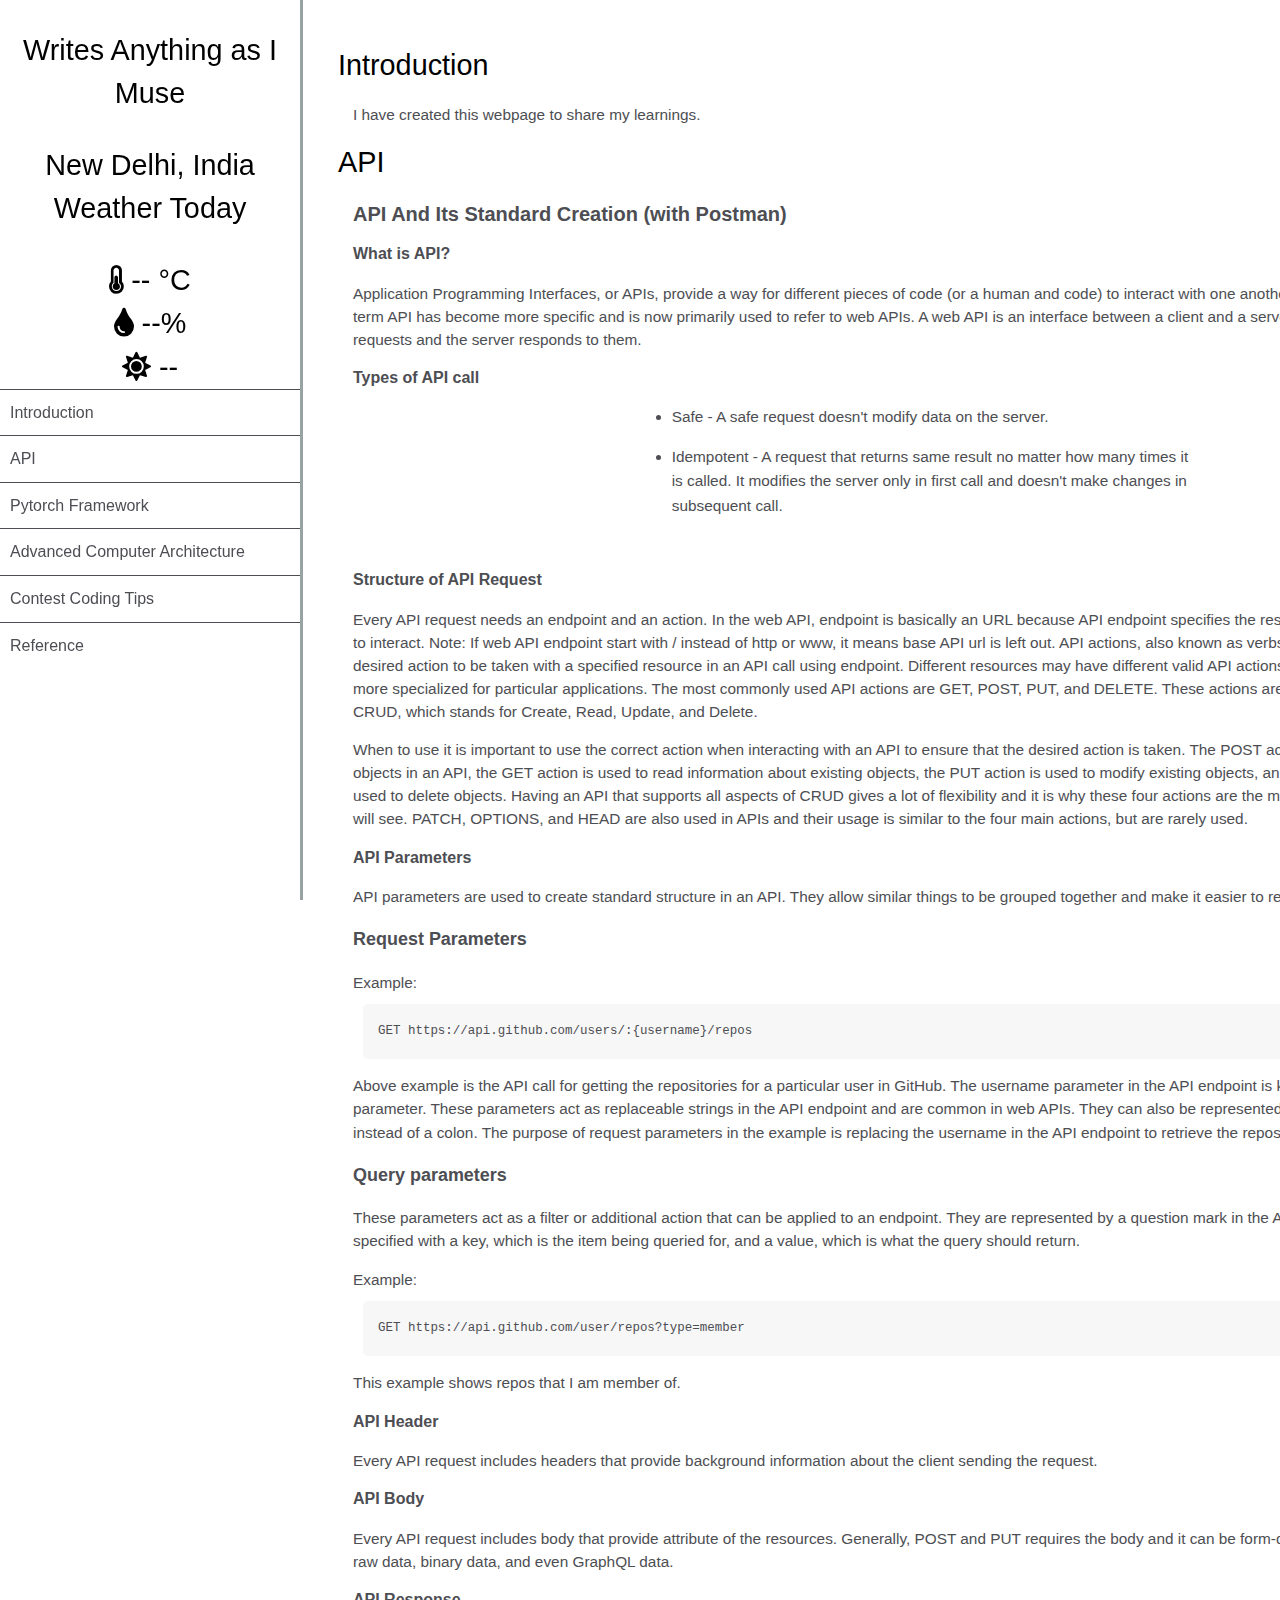
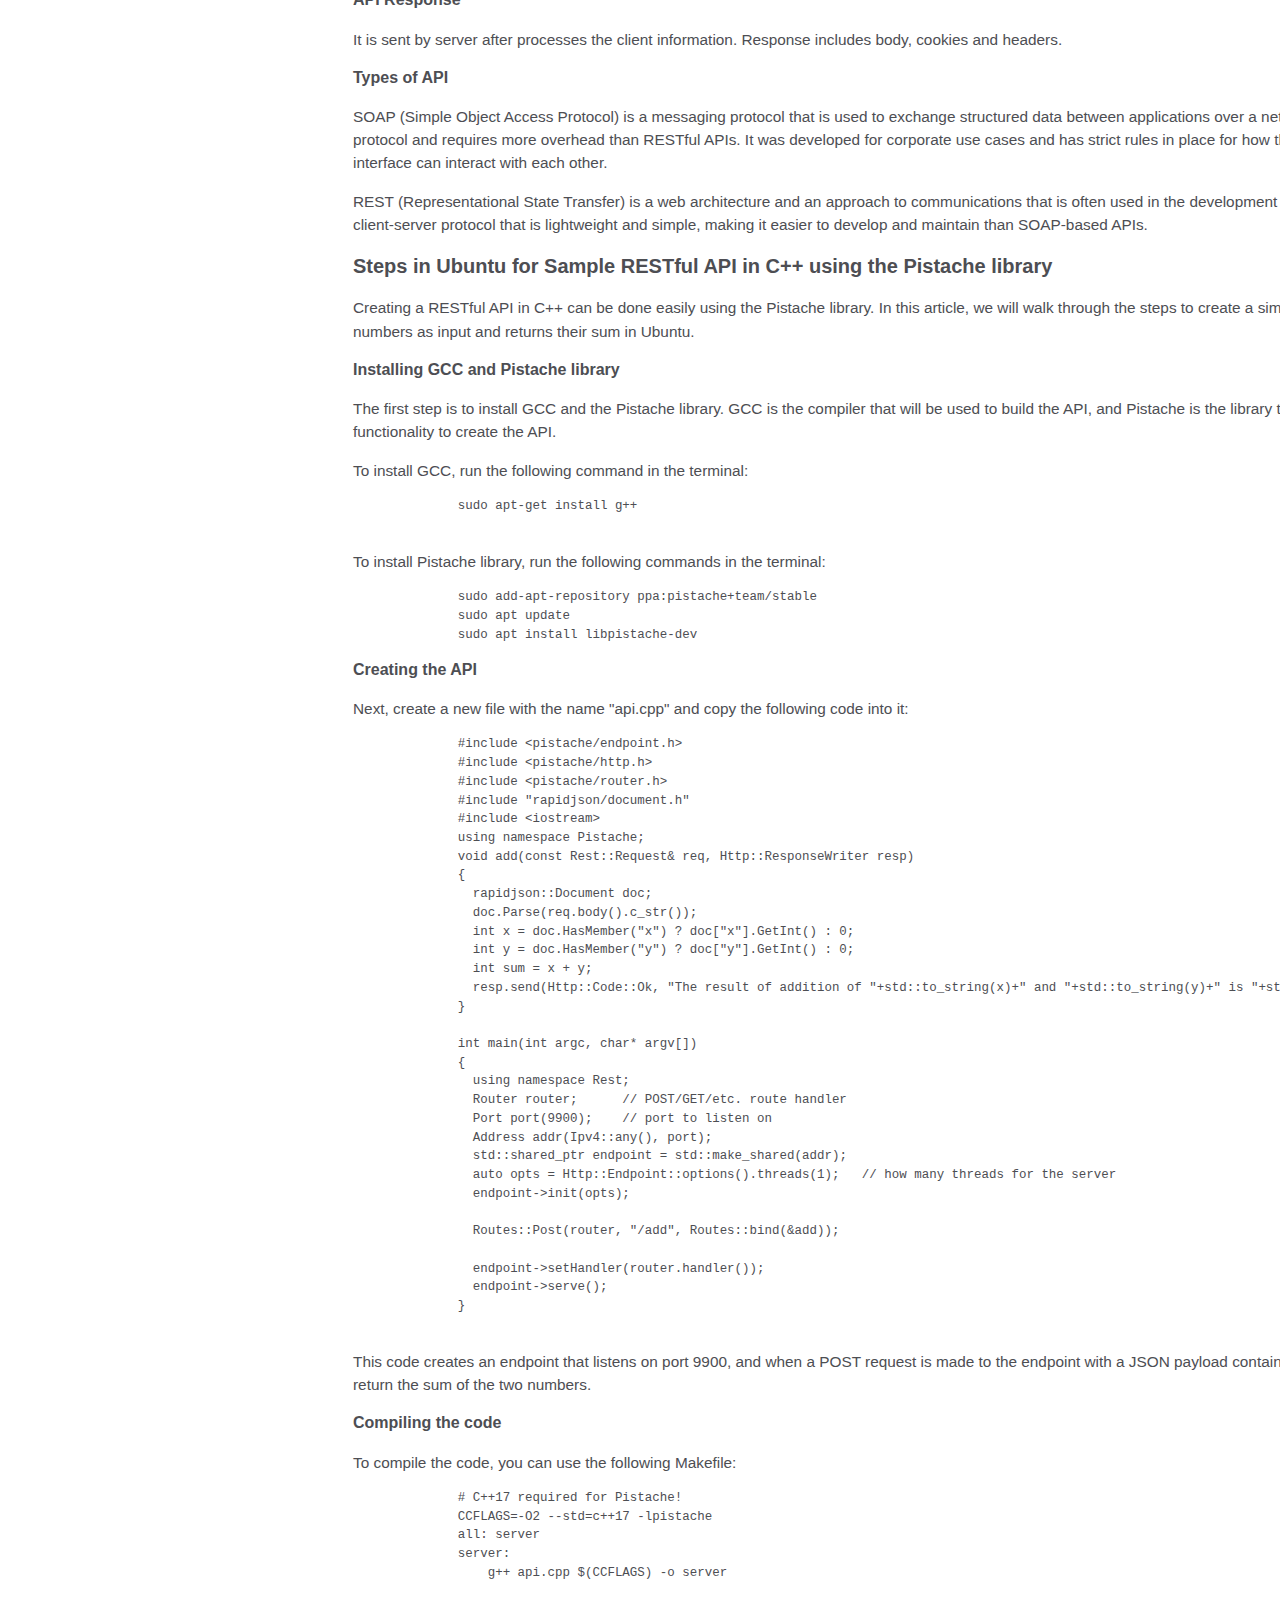
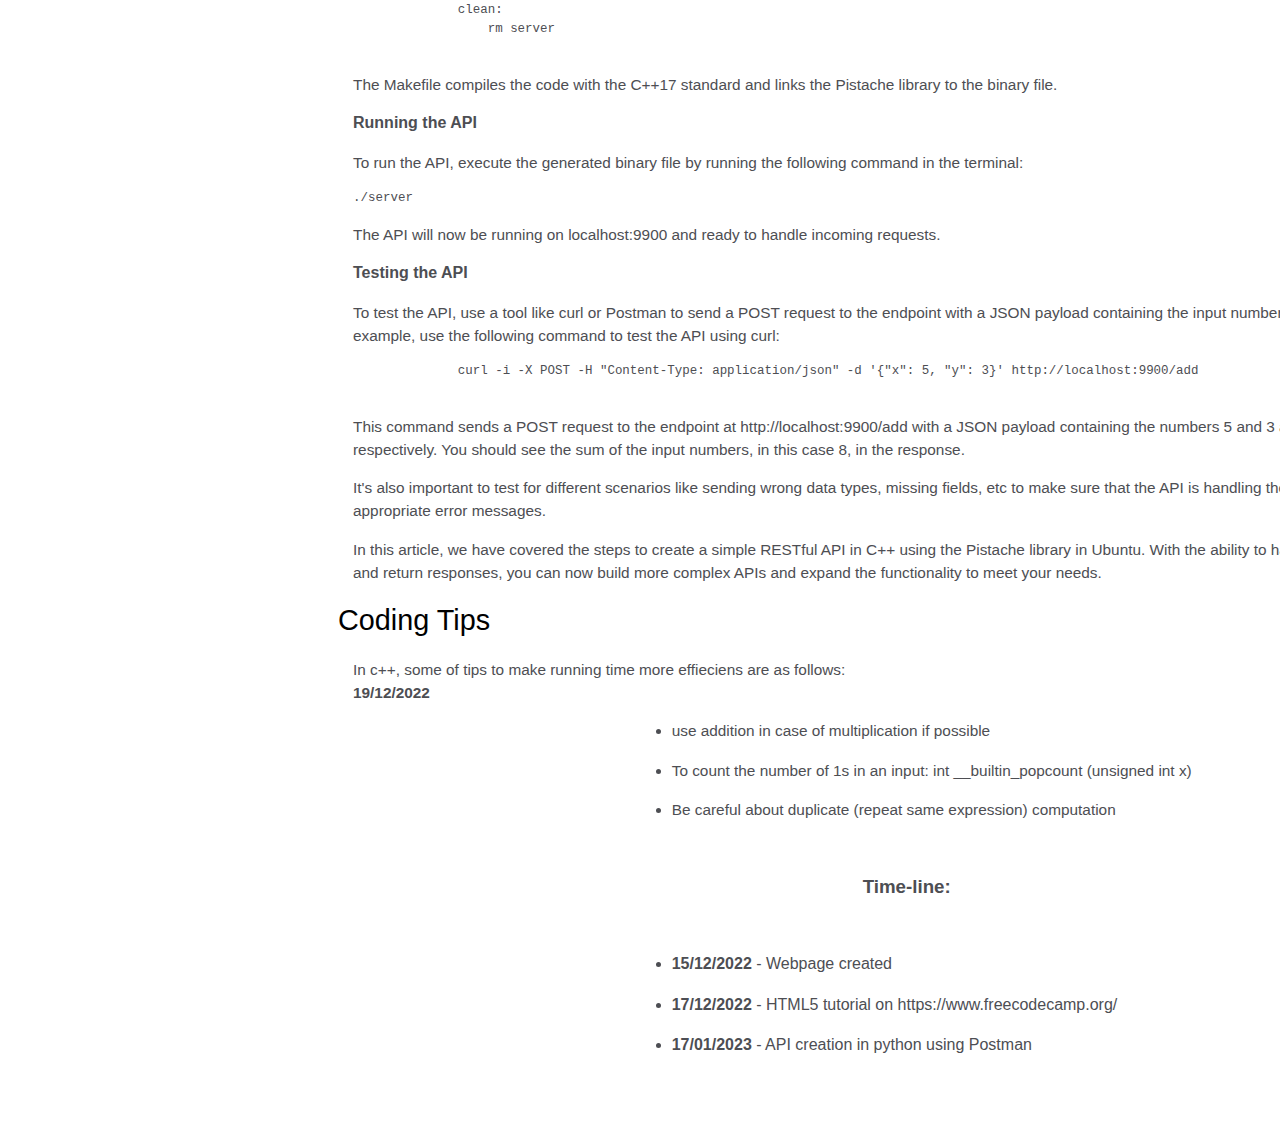
==== commit bd9caa4a: "updates" ====
--- a/index.html
+++ b/index.html
@@ -33,7 +33,7 @@
       <ul>
         <li><a class="nav-link" href="#Introduction">Introduction</a></li>
         <li><a href="#api">API</a></li>
-        <li><a class="nav-link" href="#Pytorch_Framework">Pytorch Framework</a></li>
+        <li><a class="nav-link" href="pytorch_framework/pytorch_framework.html">Pytorch Framework</a></li>
         <li>
           <a class="nav-link" href="#Adv_Comp_Arch">Advanced Computer Architecture</a>
         </li>
--- a/styles.css
+++ b/styles.css
@@ -129,7 +129,7 @@
 }
 
 h1 {
-  font-size: 4rem;
+  font-size: 1.25rem;
   margin-bottom: 0;
 }
 
@@ -141,7 +141,7 @@
 }
 
 h2 {
-  font-size: 3.25rem;
+  font-size: 1rem;
 }
 
 a {
@@ -199,9 +199,7 @@
   line-height: 1.6;
 }
 
-li {
-  margin: 16px 0;
-}
+
 
 blockquote {
   font-style: italic;
